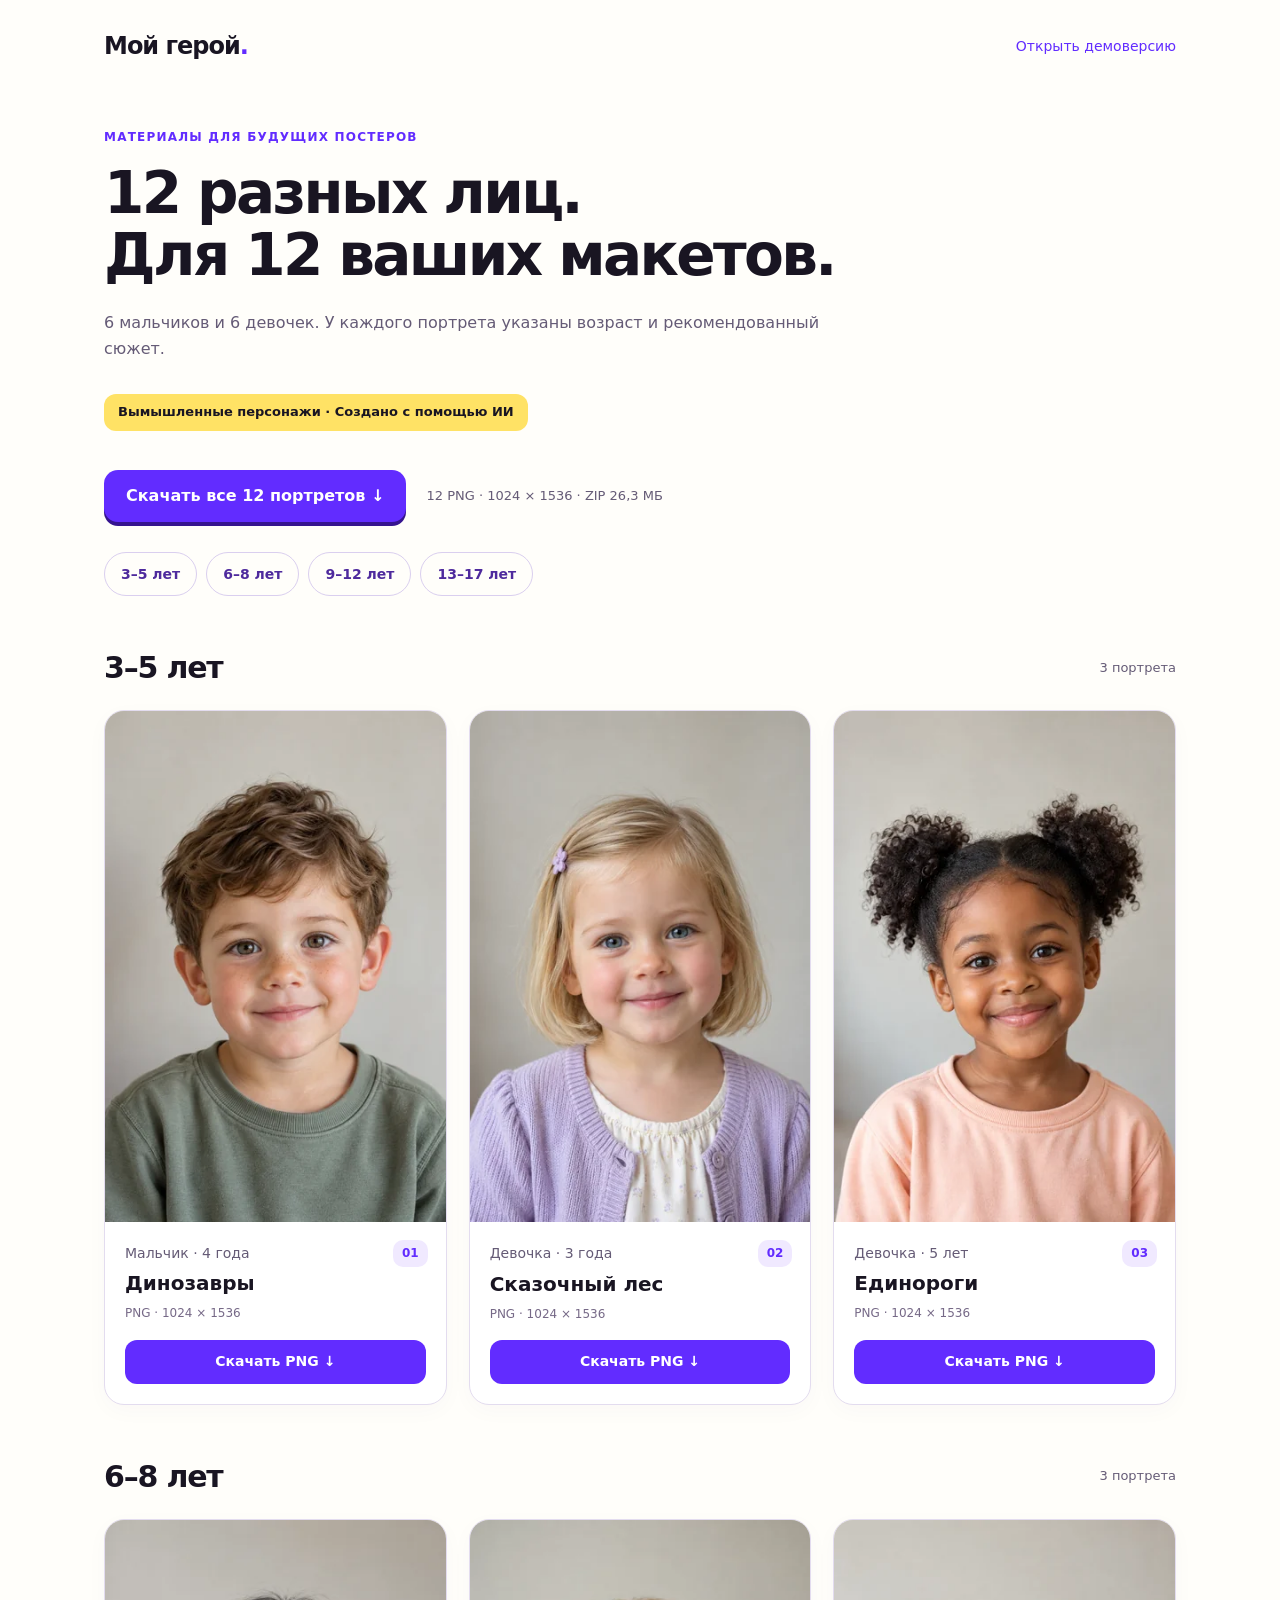
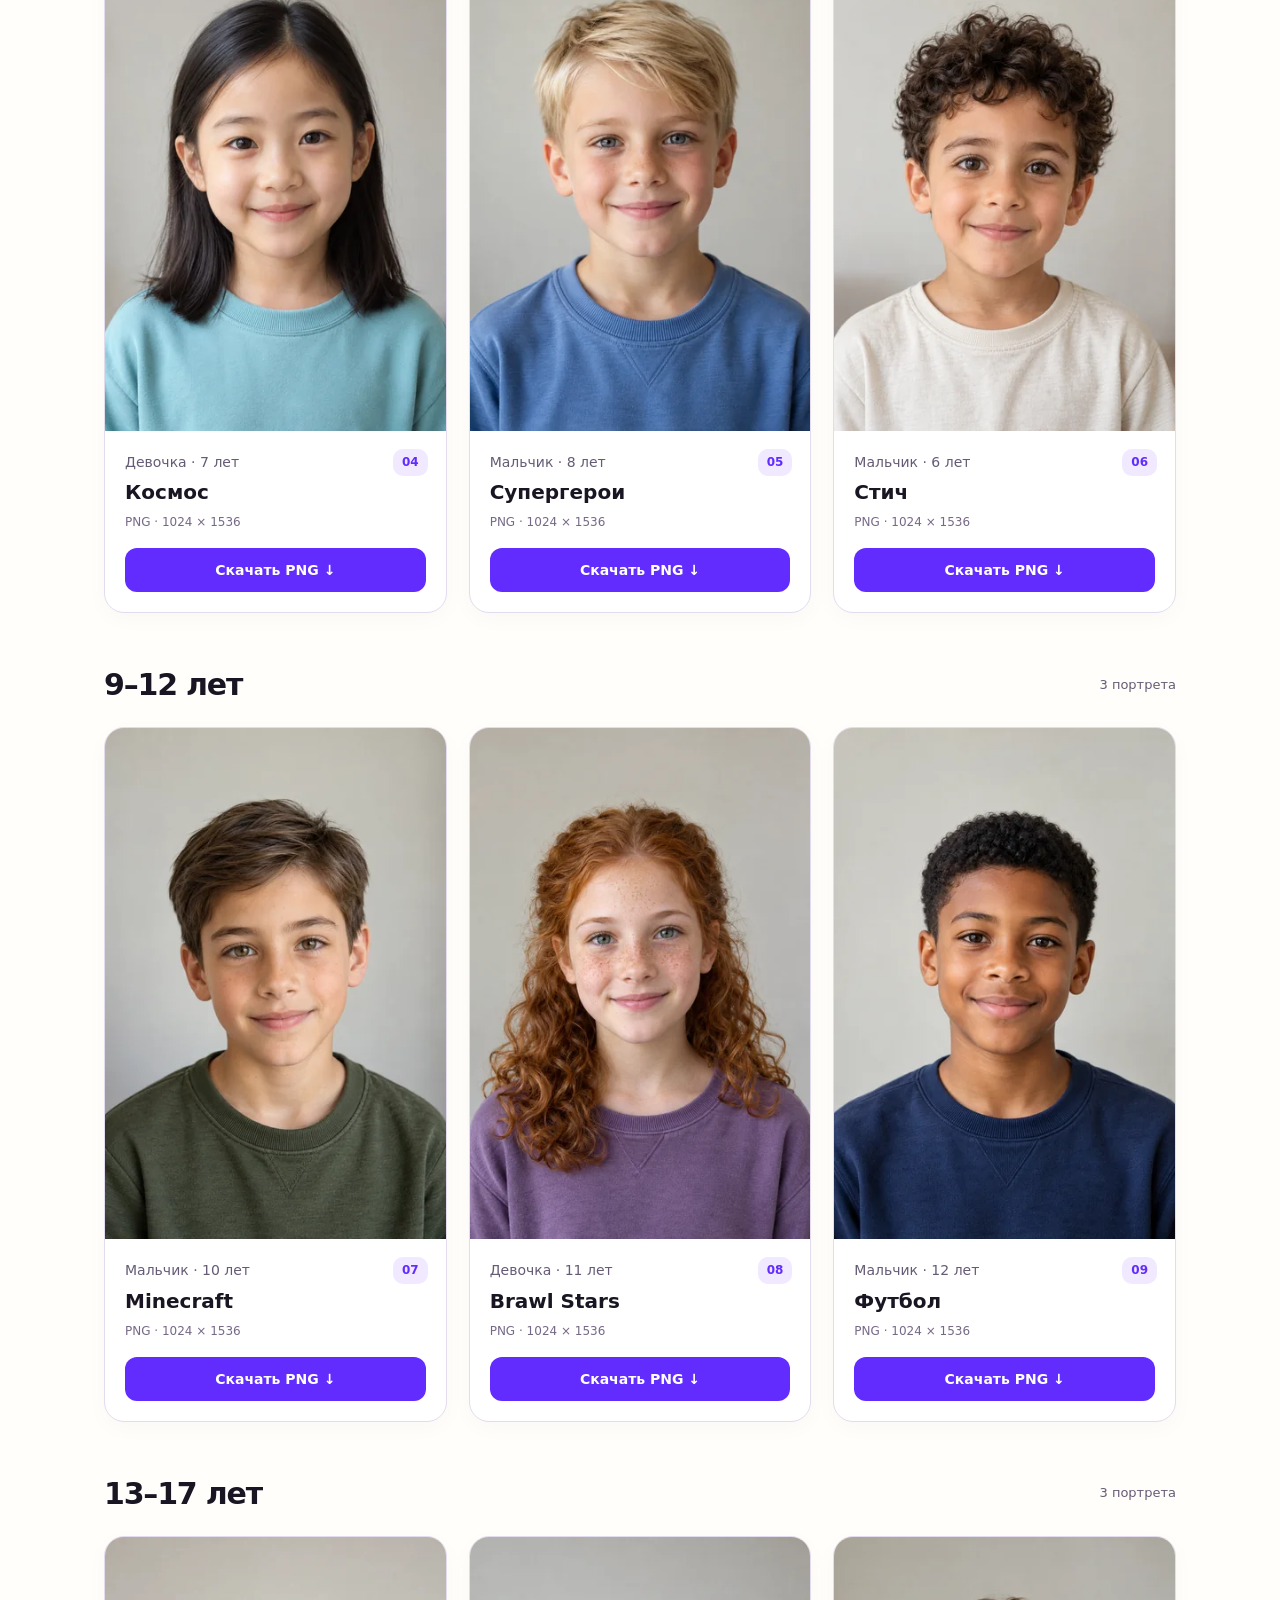
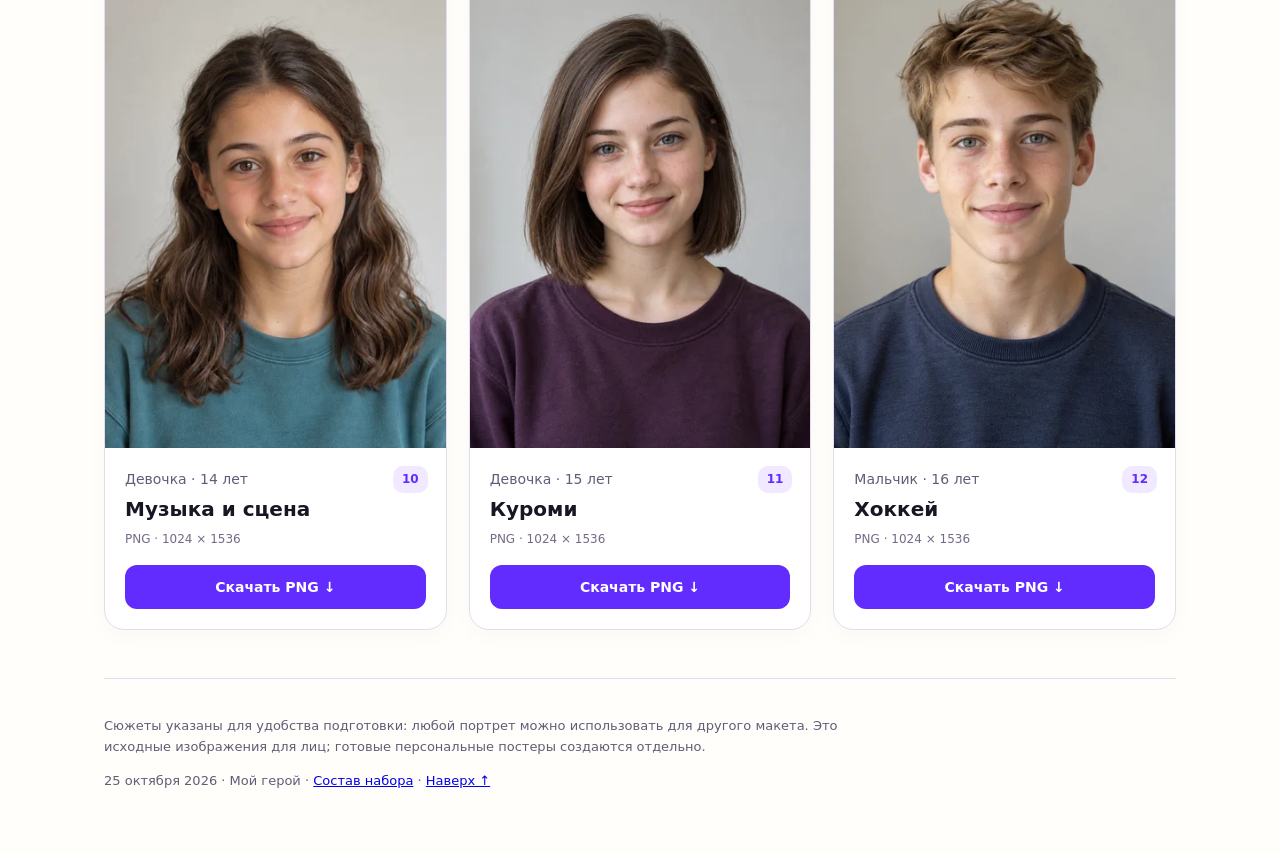
==== models/index.html @ e0ae896a "Publish twelve fictional portrait sources with individual downloads and ZIP" ====
<!doctype html>
<html lang="ru"><head><meta charset="utf-8"><meta name="viewport" content="width=device-width,initial-scale=1"><meta name="robots" content="noindex,nofollow"><meta name="description" content="12 вымышленных детей: исходные портреты для подготовки персональных постеров. Просмотр и скачивание PNG."><title>12 лиц для макетов — Мой герой</title>
<style>
*{box-sizing:border-box}html{scroll-behavior:smooth;scroll-padding-top:24px}body{margin:0;background:#fffefa;color:#191522;font:16px/1.6 system-ui,-apple-system,BlinkMacSystemFont,"Segoe UI",sans-serif}main,header{max-width:1120px;margin:auto;padding:24px}header{display:flex;justify-content:space-between;align-items:center;gap:16px}.brand{font-size:24px;font-weight:850;letter-spacing:-1px;text-decoration:none;color:#191522}.brand span{color:#622cff}.back{min-height:44px;display:inline-flex;align-items:center;color:#622cff;text-decoration:none;font-size:14px}.eyebrow{font-size:12px;font-weight:750;letter-spacing:.1em;color:#622cff}h1{font-size:clamp(34px,6vw,58px);line-height:1.06;letter-spacing:-.045em;max-width:800px;margin:16px 0 24px}h2{font-size:30px;letter-spacing:-.04em;margin:0}h3{font-size:20px;line-height:1.3;margin:6px 0 8px}.intro{max-width:760px;color:#655b76;margin-bottom:20px}.notice{display:inline-block;background:#ffe265;padding:8px 14px;border-radius:12px;font-size:13px;font-weight:700}.primary{display:inline-flex;align-items:center;justify-content:center;min-height:52px;padding:13px 22px;background:#622cff;color:white;border-radius:14px;font-weight:750;text-decoration:none;box-shadow:0 4px 0 #36148f}.archive{display:flex;align-items:center;flex-wrap:wrap;gap:14px 20px;margin:26px 0 30px}.archive small{color:#655b76;font-size:13px}.nav{display:flex;flex-wrap:wrap;gap:9px}.nav a{min-height:44px;display:inline-flex;align-items:center;border:1px solid #dacfef;padding:8px 16px;border-radius:24px;text-decoration:none;color:#4e2a9d;font-size:14px;font-weight:650}.nav a:hover,.nav a:focus-visible{background:#ede4ff}section{margin:48px 0 0;scroll-margin-top:20px}.section-title{display:flex;align-items:center;justify-content:space-between;gap:15px;margin:0 0 18px}.section-title span{font-size:13px;color:#655b76}.grid{display:grid;grid-template-columns:repeat(3,minmax(0,1fr));gap:22px}.card{background:#fff;border:1px solid #e3dcef;border-radius:20px;overflow:hidden;min-width:0;box-shadow:0 6px 22px #3b215d07}.picture{display:block;background:#e9e6e1}.picture img{display:block;width:100%;height:auto;aspect-ratio:2/3;object-fit:contain}.copy{position:relative;padding:20px}.person{font-size:14px;color:#655b76;margin:0}.number{position:absolute;right:18px;top:18px;background:#f0e9ff;color:#622cff;font-size:12px;font-weight:750;padding:4px 9px;border-radius:10px}.format{font-size:12px;color:#766987;margin:0 0 16px}.download{display:flex;align-items:center;justify-content:center;min-height:44px;padding:10px 12px;border-radius:12px;background:#622cff;color:white;text-decoration:none;font-size:14px;font-weight:700}.download:hover,.primary:hover{background:#4e20dc}a:focus-visible{outline:3px solid #f1ae19;outline-offset:4px}.card:focus-within{outline:3px solid #a383f7;outline-offset:3px}footer{border-top:1px solid #e3dcef;margin-top:48px;padding:24px 0;color:#655b76;font-size:13px}footer p{max-width:800px}@media(max-width:740px){h1{font-size:30px}.nav{gap:7px}.nav a{padding:8px 10px;font-size:13px}.grid{grid-template-columns:repeat(2,minmax(0,1fr));gap:14px}main,header{padding:18px}.copy{padding:14px}.number{position:static;float:right;margin-left:5px}.person{font-size:12px}h3{font-size:16px}.format{font-size:11px}.download{font-size:12px;padding:10px 7px}.section-title h2{font-size:26px}.primary{width:100%}.archive{gap:8px;margin:18px 0 22px}.archive small{display:block;font-size:12px}.intro{font-size:14px}.notice{font-size:12px}section{margin-top:32px}.brand{font-size:22px}.back{font-size:12px}}@media(prefers-reduced-motion:reduce){html{scroll-behavior:auto}}
</style></head><body><header><a class="brand" href="../">Мой герой<span>.</span></a><a class="back" href="../">Открыть демоверсию</a></header><main id="top"><p class="eyebrow">МАТЕРИАЛЫ ДЛЯ БУДУЩИХ ПОСТЕРОВ</p><h1>12 разных лиц.<br>Для 12 ваших макетов.</h1><p class="intro">6 мальчиков и 6 девочек. У каждого портрета указаны возраст и рекомендованный сюжет.</p><p class="notice">Вымышленные персонажи · Создано с помощью ИИ</p><div class="archive"><a class="primary" href="poster-faces-12.zip" download>Скачать все 12 портретов ↓</a><small>12 PNG · 1024 × 1536 · ZIP 26,3 МБ</small></div><nav class="nav" aria-label="Возрастные группы"><a href="#group-0">3–5 лет</a><a href="#group-1">6–8 лет</a><a href="#group-2">9–12 лет</a><a href="#group-3">13–17 лет</a></nav><section id="group-0"><div class="section-title"><h2>3–5 лет</h2><span>3 портрета</span></div><div class="grid"><article class="card"><a class="picture" href="originals/01-dinosaurs-boy-4.png" target="_blank" rel="noopener" aria-label="Открыть портрет: Динозавры, Мальчик · 4 года"><img src="previews/01-dinosaurs-boy-4.webp" width="384" height="576" loading="lazy" alt="Вымышленный персонаж: Мальчик · 4 года" /></a><div class="copy"><span class="number">01</span><p class="person">Мальчик · 4 года</p><h3>Динозавры</h3><p class="format">PNG · 1024 × 1536</p><a class="download" href="originals/01-dinosaurs-boy-4.png" download="01-dinosaurs-boy-4.png">Скачать PNG ↓</a></div></article><article class="card"><a class="picture" href="originals/02-forest-girl-3.png" target="_blank" rel="noopener" aria-label="Открыть портрет: Сказочный лес, Девочка · 3 года"><img src="previews/02-forest-girl-3.webp" width="384" height="576" loading="lazy" alt="Вымышленный персонаж: Девочка · 3 года" /></a><div class="copy"><span class="number">02</span><p class="person">Девочка · 3 года</p><h3>Сказочный лес</h3><p class="format">PNG · 1024 × 1536</p><a class="download" href="originals/02-forest-girl-3.png" download="02-forest-girl-3.png">Скачать PNG ↓</a></div></article><article class="card"><a class="picture" href="originals/03-unicorns-girl-5.png" target="_blank" rel="noopener" aria-label="Открыть портрет: Единороги, Девочка · 5 лет"><img src="previews/03-unicorns-girl-5.webp" width="384" height="576" loading="lazy" alt="Вымышленный персонаж: Девочка · 5 лет" /></a><div class="copy"><span class="number">03</span><p class="person">Девочка · 5 лет</p><h3>Единороги</h3><p class="format">PNG · 1024 × 1536</p><a class="download" href="originals/03-unicorns-girl-5.png" download="03-unicorns-girl-5.png">Скачать PNG ↓</a></div></article></div></section><section id="group-1"><div class="section-title"><h2>6–8 лет</h2><span>3 портрета</span></div><div class="grid"><article class="card"><a class="picture" href="originals/04-space-girl-7.png" target="_blank" rel="noopener" aria-label="Открыть портрет: Космос, Девочка · 7 лет"><img src="previews/04-space-girl-7.webp" width="384" height="576" loading="lazy" alt="Вымышленный персонаж: Девочка · 7 лет" /></a><div class="copy"><span class="number">04</span><p class="person">Девочка · 7 лет</p><h3>Космос</h3><p class="format">PNG · 1024 × 1536</p><a class="download" href="originals/04-space-girl-7.png" download="04-space-girl-7.png">Скачать PNG ↓</a></div></article><article class="card"><a class="picture" href="originals/05-heroes-boy-8.png" target="_blank" rel="noopener" aria-label="Открыть портрет: Супергерои, Мальчик · 8 лет"><img src="previews/05-heroes-boy-8.webp" width="384" height="576" loading="lazy" alt="Вымышленный персонаж: Мальчик · 8 лет" /></a><div class="copy"><span class="number">05</span><p class="person">Мальчик · 8 лет</p><h3>Супергерои</h3><p class="format">PNG · 1024 × 1536</p><a class="download" href="originals/05-heroes-boy-8.png" download="05-heroes-boy-8.png">Скачать PNG ↓</a></div></article><article class="card"><a class="picture" href="originals/06-stitch-boy-6.png" target="_blank" rel="noopener" aria-label="Открыть портрет: Стич, Мальчик · 6 лет"><img src="previews/06-stitch-boy-6.webp" width="384" height="576" loading="lazy" alt="Вымышленный персонаж: Мальчик · 6 лет" /></a><div class="copy"><span class="number">06</span><p class="person">Мальчик · 6 лет</p><h3>Стич</h3><p class="format">PNG · 1024 × 1536</p><a class="download" href="originals/06-stitch-boy-6.png" download="06-stitch-boy-6.png">Скачать PNG ↓</a></div></article></div></section><section id="group-2"><div class="section-title"><h2>9–12 лет</h2><span>3 портрета</span></div><div class="grid"><article class="card"><a class="picture" href="originals/07-minecraft-boy-10.png" target="_blank" rel="noopener" aria-label="Открыть портрет: Minecraft, Мальчик · 10 лет"><img src="previews/07-minecraft-boy-10.webp" width="384" height="576" loading="lazy" alt="Вымышленный персонаж: Мальчик · 10 лет" /></a><div class="copy"><span class="number">07</span><p class="person">Мальчик · 10 лет</p><h3>Minecraft</h3><p class="format">PNG · 1024 × 1536</p><a class="download" href="originals/07-minecraft-boy-10.png" download="07-minecraft-boy-10.png">Скачать PNG ↓</a></div></article><article class="card"><a class="picture" href="originals/08-brawlstars-girl-11.png" target="_blank" rel="noopener" aria-label="Открыть портрет: Brawl Stars, Девочка · 11 лет"><img src="previews/08-brawlstars-girl-11.webp" width="384" height="576" loading="lazy" alt="Вымышленный персонаж: Девочка · 11 лет" /></a><div class="copy"><span class="number">08</span><p class="person">Девочка · 11 лет</p><h3>Brawl Stars</h3><p class="format">PNG · 1024 × 1536</p><a class="download" href="originals/08-brawlstars-girl-11.png" download="08-brawlstars-girl-11.png">Скачать PNG ↓</a></div></article><article class="card"><a class="picture" href="originals/09-football-boy-12.png" target="_blank" rel="noopener" aria-label="Открыть портрет: Футбол, Мальчик · 12 лет"><img src="previews/09-football-boy-12.webp" width="384" height="576" loading="lazy" alt="Вымышленный персонаж: Мальчик · 12 лет" /></a><div class="copy"><span class="number">09</span><p class="person">Мальчик · 12 лет</p><h3>Футбол</h3><p class="format">PNG · 1024 × 1536</p><a class="download" href="originals/09-football-boy-12.png" download="09-football-boy-12.png">Скачать PNG ↓</a></div></article></div></section><section id="group-3"><div class="section-title"><h2>13–17 лет</h2><span>3 портрета</span></div><div class="grid"><article class="card"><a class="picture" href="originals/10-music-girl-14.png" target="_blank" rel="noopener" aria-label="Открыть портрет: Музыка и сцена, Девочка · 14 лет"><img src="previews/10-music-girl-14.webp" width="384" height="576" loading="lazy" alt="Вымышленный персонаж: Девочка · 14 лет" /></a><div class="copy"><span class="number">10</span><p class="person">Девочка · 14 лет</p><h3>Музыка и сцена</h3><p class="format">PNG · 1024 × 1536</p><a class="download" href="originals/10-music-girl-14.png" download="10-music-girl-14.png">Скачать PNG ↓</a></div></article><article class="card"><a class="picture" href="originals/11-kuromi-girl-15.png" target="_blank" rel="noopener" aria-label="Открыть портрет: Куроми, Девочка · 15 лет"><img src="previews/11-kuromi-girl-15.webp" width="384" height="576" loading="lazy" alt="Вымышленный персонаж: Девочка · 15 лет" /></a><div class="copy"><span class="number">11</span><p class="person">Девочка · 15 лет</p><h3>Куроми</h3><p class="format">PNG · 1024 × 1536</p><a class="download" href="originals/11-kuromi-girl-15.png" download="11-kuromi-girl-15.png">Скачать PNG ↓</a></div></article><article class="card"><a class="picture" href="originals/12-hockey-boy-16.png" target="_blank" rel="noopener" aria-label="Открыть портрет: Хоккей, Мальчик · 16 лет"><img src="previews/12-hockey-boy-16.webp" width="384" height="576" loading="lazy" alt="Вымышленный персонаж: Мальчик · 16 лет" /></a><div class="copy"><span class="number">12</span><p class="person">Мальчик · 16 лет</p><h3>Хоккей</h3><p class="format">PNG · 1024 × 1536</p><a class="download" href="originals/12-hockey-boy-16.png" download="12-hockey-boy-16.png">Скачать PNG ↓</a></div></article></div></section><footer><p>Сюжеты указаны для удобства подготовки: любой портрет можно использовать для другого макета. Это исходные изображения для лиц; готовые персональные постеры создаются отдельно.</p><p>25 октября 2026 · Мой герой · <a href="manifest.json">Состав набора</a> · <a href="#top">Наверх ↑</a></p></footer></main></body></html>
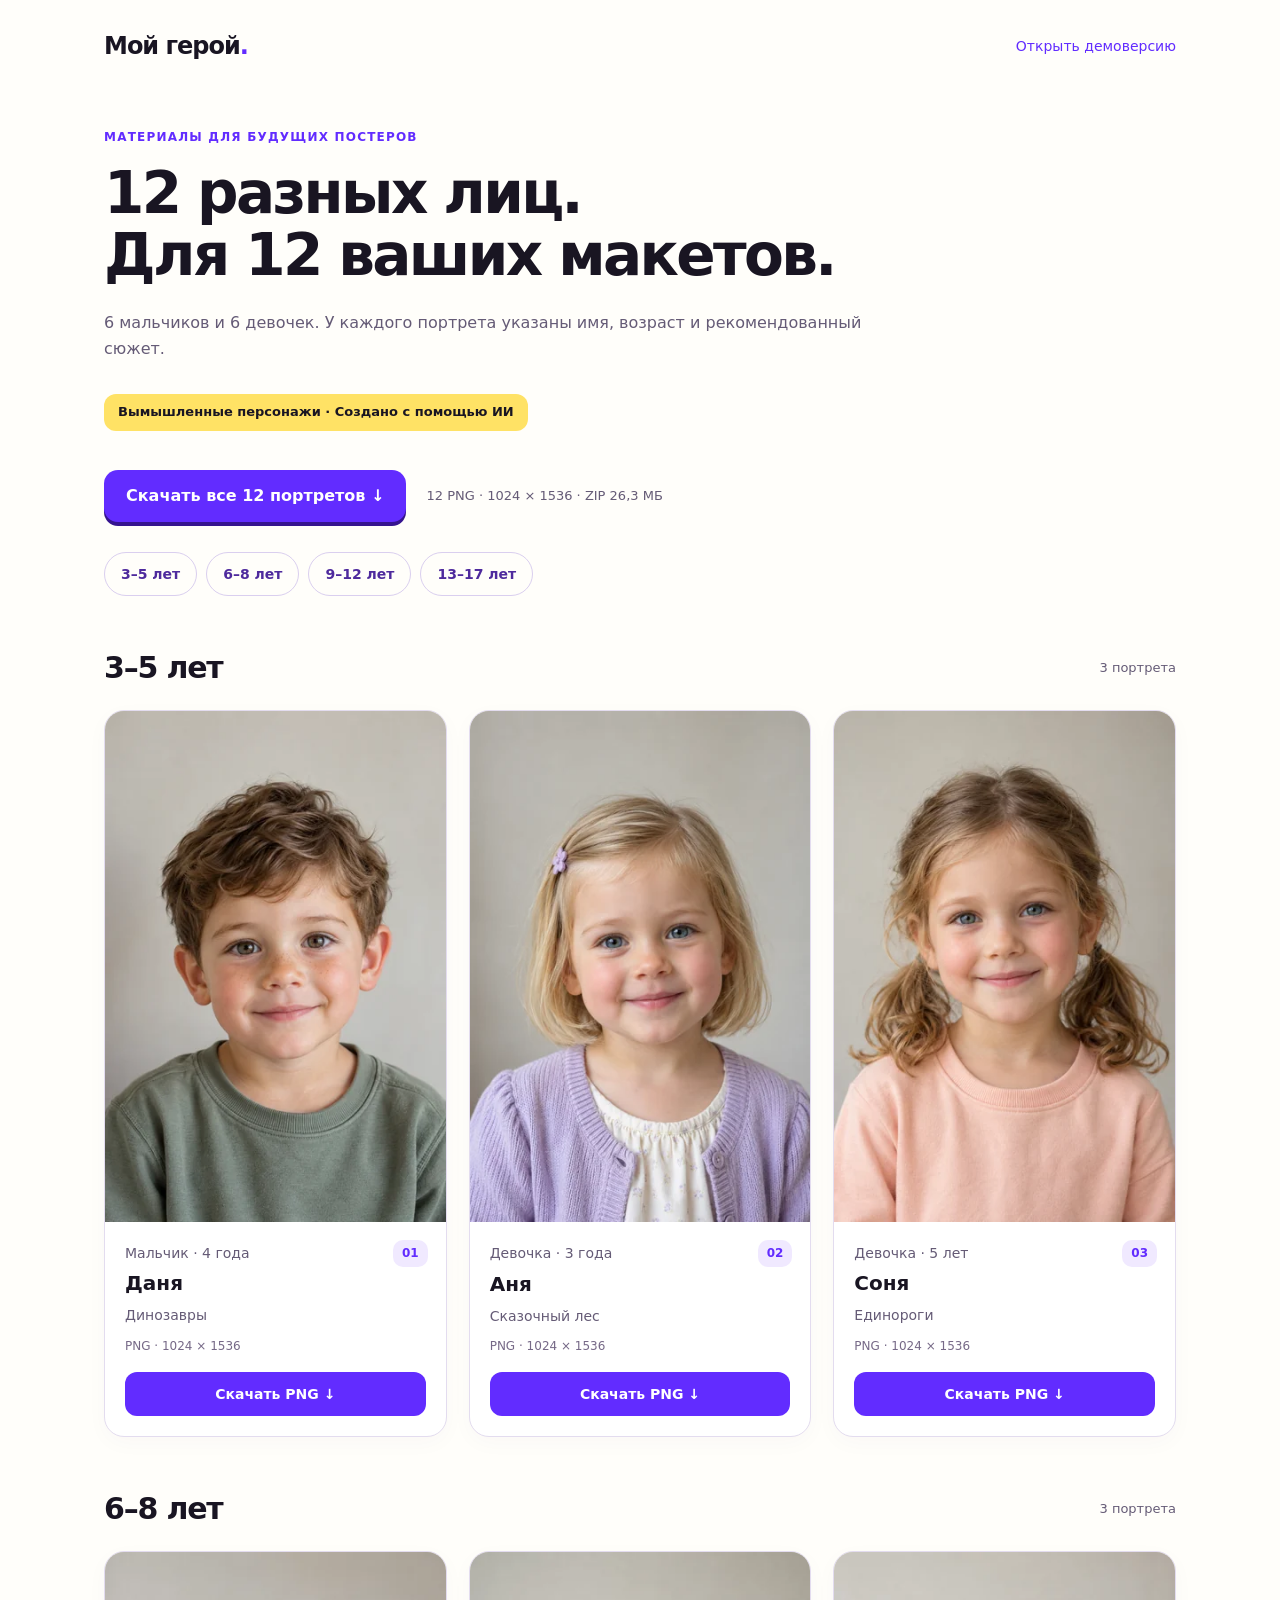
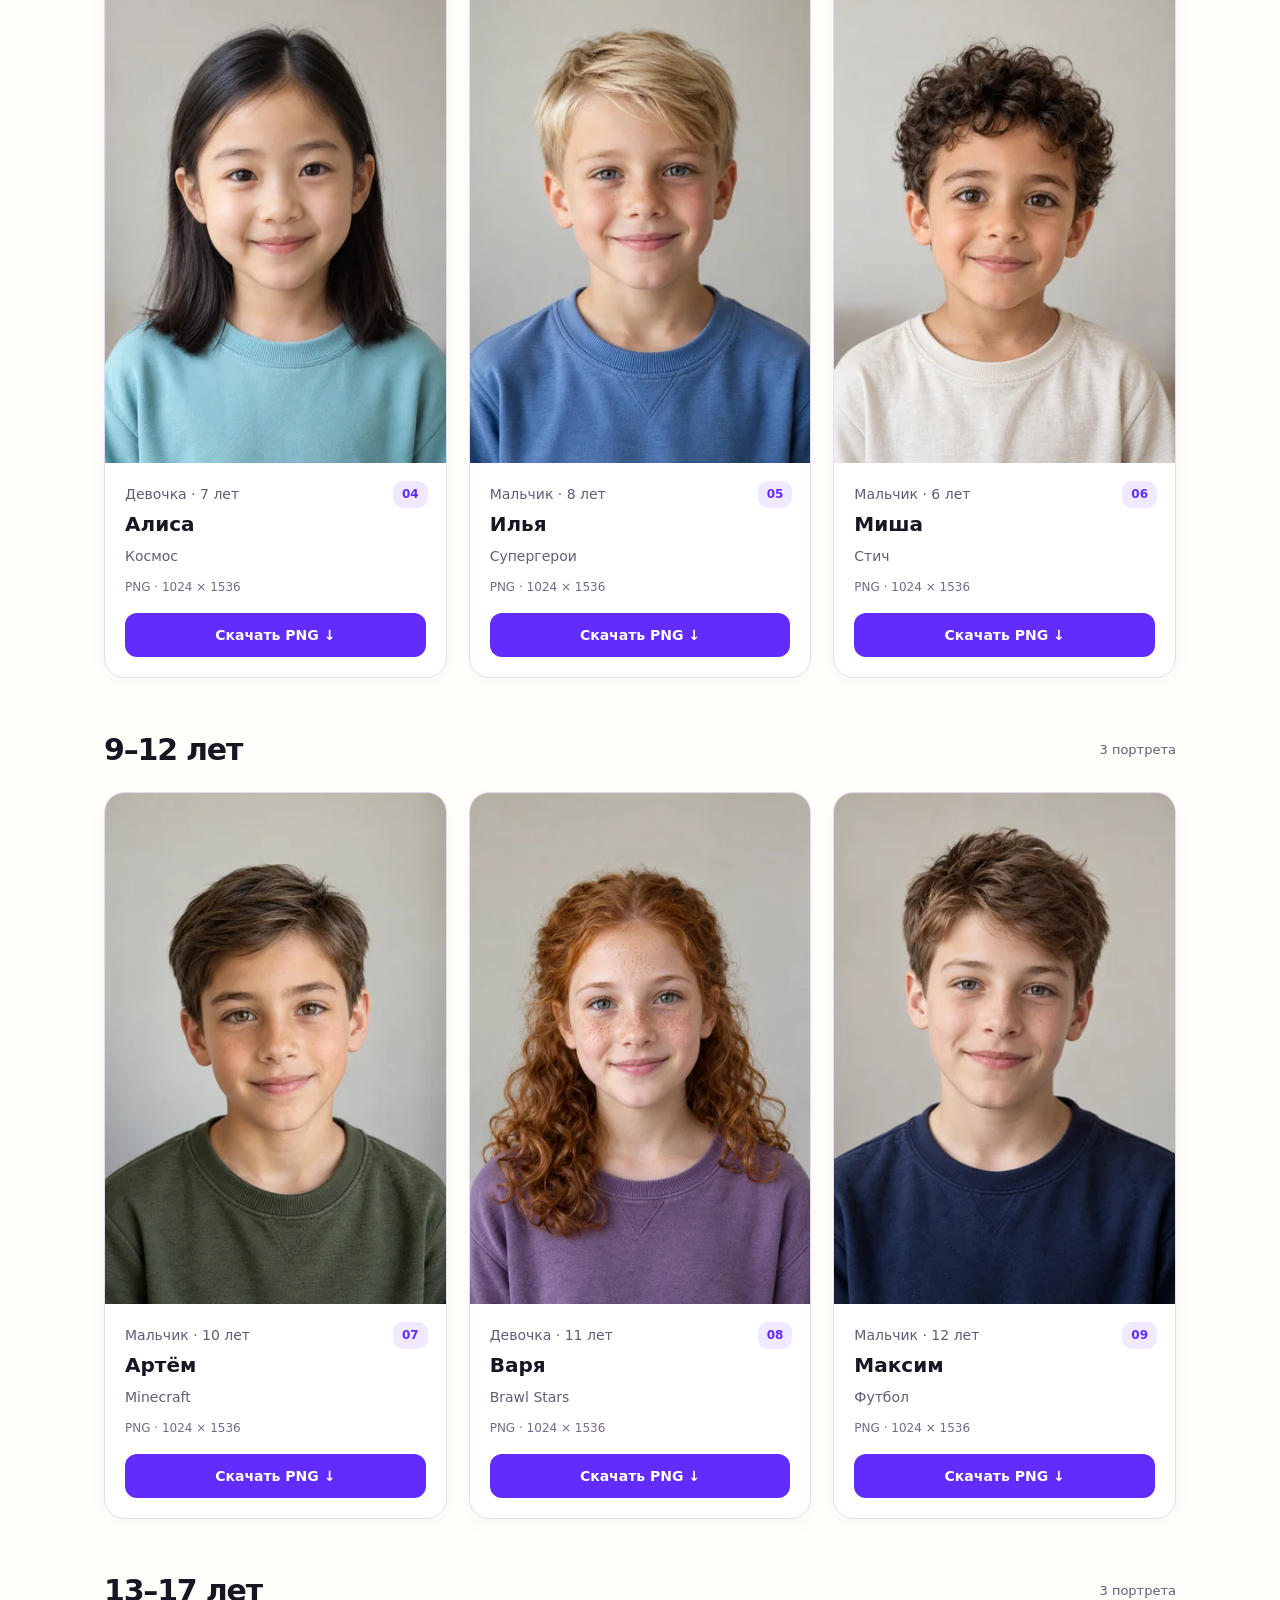
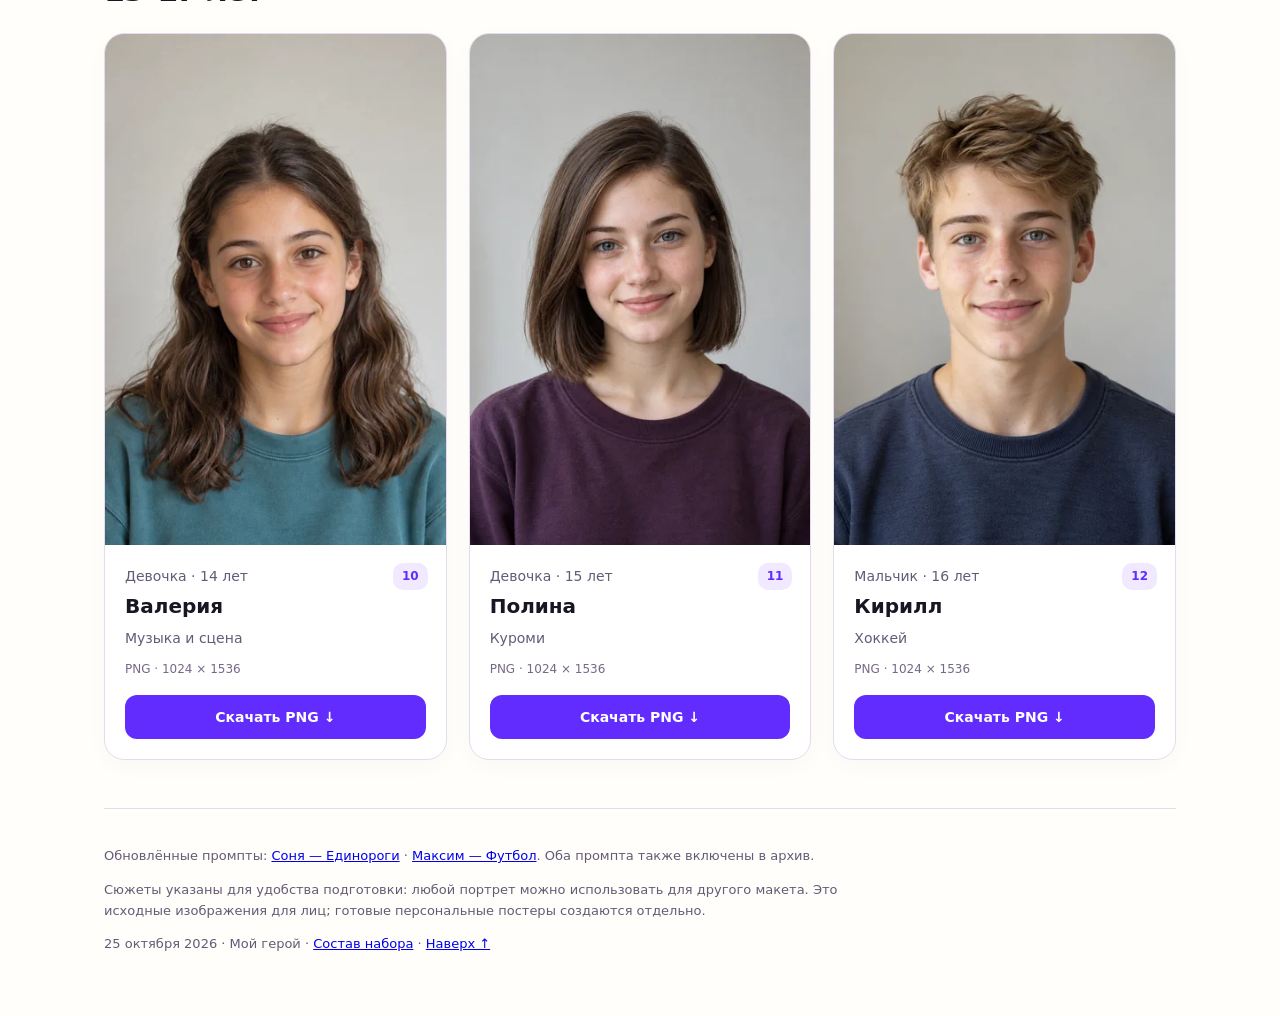
==== commit e83d6e50: "Update Sonya and Maxim portraits, names and matching prompts" ====
--- a/models/index.html
+++ b/models/index.html
@@ -1,5 +1,5 @@
 <!doctype html>
 <html lang="ru"><head><meta charset="utf-8"><meta name="viewport" content="width=device-width,initial-scale=1"><meta name="robots" content="noindex,nofollow"><meta name="description" content="12 вымышленных детей: исходные портреты для подготовки персональных постеров. Просмотр и скачивание PNG."><title>12 лиц для макетов — Мой герой</title>
 <style>
-*{box-sizing:border-box}html{scroll-behavior:smooth;scroll-padding-top:24px}body{margin:0;background:#fffefa;color:#191522;font:16px/1.6 system-ui,-apple-system,BlinkMacSystemFont,"Segoe UI",sans-serif}main,header{max-width:1120px;margin:auto;padding:24px}header{display:flex;justify-content:space-between;align-items:center;gap:16px}.brand{font-size:24px;font-weight:850;letter-spacing:-1px;text-decoration:none;color:#191522}.brand span{color:#622cff}.back{min-height:44px;display:inline-flex;align-items:center;color:#622cff;text-decoration:none;font-size:14px}.eyebrow{font-size:12px;font-weight:750;letter-spacing:.1em;color:#622cff}h1{font-size:clamp(34px,6vw,58px);line-height:1.06;letter-spacing:-.045em;max-width:800px;margin:16px 0 24px}h2{font-size:30px;letter-spacing:-.04em;margin:0}h3{font-size:20px;line-height:1.3;margin:6px 0 8px}.intro{max-width:760px;color:#655b76;margin-bottom:20px}.notice{display:inline-block;background:#ffe265;padding:8px 14px;border-radius:12px;font-size:13px;font-weight:700}.primary{display:inline-flex;align-items:center;justify-content:center;min-height:52px;padding:13px 22px;background:#622cff;color:white;border-radius:14px;font-weight:750;text-decoration:none;box-shadow:0 4px 0 #36148f}.archive{display:flex;align-items:center;flex-wrap:wrap;gap:14px 20px;margin:26px 0 30px}.archive small{color:#655b76;font-size:13px}.nav{display:flex;flex-wrap:wrap;gap:9px}.nav a{min-height:44px;display:inline-flex;align-items:center;border:1px solid #dacfef;padding:8px 16px;border-radius:24px;text-decoration:none;color:#4e2a9d;font-size:14px;font-weight:650}.nav a:hover,.nav a:focus-visible{background:#ede4ff}section{margin:48px 0 0;scroll-margin-top:20px}.section-title{display:flex;align-items:center;justify-content:space-between;gap:15px;margin:0 0 18px}.section-title span{font-size:13px;color:#655b76}.grid{display:grid;grid-template-columns:repeat(3,minmax(0,1fr));gap:22px}.card{background:#fff;border:1px solid #e3dcef;border-radius:20px;overflow:hidden;min-width:0;box-shadow:0 6px 22px #3b215d07}.picture{display:block;background:#e9e6e1}.picture img{display:block;width:100%;height:auto;aspect-ratio:2/3;object-fit:contain}.copy{position:relative;padding:20px}.person{font-size:14px;color:#655b76;margin:0}.number{position:absolute;right:18px;top:18px;background:#f0e9ff;color:#622cff;font-size:12px;font-weight:750;padding:4px 9px;border-radius:10px}.format{font-size:12px;color:#766987;margin:0 0 16px}.download{display:flex;align-items:center;justify-content:center;min-height:44px;padding:10px 12px;border-radius:12px;background:#622cff;color:white;text-decoration:none;font-size:14px;font-weight:700}.download:hover,.primary:hover{background:#4e20dc}a:focus-visible{outline:3px solid #f1ae19;outline-offset:4px}.card:focus-within{outline:3px solid #a383f7;outline-offset:3px}footer{border-top:1px solid #e3dcef;margin-top:48px;padding:24px 0;color:#655b76;font-size:13px}footer p{max-width:800px}@media(max-width:740px){h1{font-size:30px}.nav{gap:7px}.nav a{padding:8px 10px;font-size:13px}.grid{grid-template-columns:repeat(2,minmax(0,1fr));gap:14px}main,header{padding:18px}.copy{padding:14px}.number{position:static;float:right;margin-left:5px}.person{font-size:12px}h3{font-size:16px}.format{font-size:11px}.download{font-size:12px;padding:10px 7px}.section-title h2{font-size:26px}.primary{width:100%}.archive{gap:8px;margin:18px 0 22px}.archive small{display:block;font-size:12px}.intro{font-size:14px}.notice{font-size:12px}section{margin-top:32px}.brand{font-size:22px}.back{font-size:12px}}@media(prefers-reduced-motion:reduce){html{scroll-behavior:auto}}
-</style></head><body><header><a class="brand" href="../">Мой герой<span>.</span></a><a class="back" href="../">Открыть демоверсию</a></header><main id="top"><p class="eyebrow">МАТЕРИАЛЫ ДЛЯ БУДУЩИХ ПОСТЕРОВ</p><h1>12 разных лиц.<br>Для 12 ваших макетов.</h1><p class="intro">6 мальчиков и 6 девочек. У каждого портрета указаны возраст и рекомендованный сюжет.</p><p class="notice">Вымышленные персонажи · Создано с помощью ИИ</p><div class="archive"><a class="primary" href="poster-faces-12.zip" download>Скачать все 12 портретов ↓</a><small>12 PNG · 1024 × 1536 · ZIP 26,3 МБ</small></div><nav class="nav" aria-label="Возрастные группы"><a href="#group-0">3–5 лет</a><a href="#group-1">6–8 лет</a><a href="#group-2">9–12 лет</a><a href="#group-3">13–17 лет</a></nav><section id="group-0"><div class="section-title"><h2>3–5 лет</h2><span>3 портрета</span></div><div class="grid"><article class="card"><a class="picture" href="originals/01-dinosaurs-boy-4.png" target="_blank" rel="noopener" aria-label="Открыть портрет: Динозавры, Мальчик · 4 года"><img src="previews/01-dinosaurs-boy-4.webp" width="384" height="576" loading="lazy" alt="Вымышленный персонаж: Мальчик · 4 года" /></a><div class="copy"><span class="number">01</span><p class="person">Мальчик · 4 года</p><h3>Динозавры</h3><p class="format">PNG · 1024 × 1536</p><a class="download" href="originals/01-dinosaurs-boy-4.png" download="01-dinosaurs-boy-4.png">Скачать PNG ↓</a></div></article><article class="card"><a class="picture" href="originals/02-forest-girl-3.png" target="_blank" rel="noopener" aria-label="Открыть портрет: Сказочный лес, Девочка · 3 года"><img src="previews/02-forest-girl-3.webp" width="384" height="576" loading="lazy" alt="Вымышленный персонаж: Девочка · 3 года" /></a><div class="copy"><span class="number">02</span><p class="person">Девочка · 3 года</p><h3>Сказочный лес</h3><p class="format">PNG · 1024 × 1536</p><a class="download" href="originals/02-forest-girl-3.png" download="02-forest-girl-3.png">Скачать PNG ↓</a></div></article><article class="card"><a class="picture" href="originals/03-unicorns-girl-5.png" target="_blank" rel="noopener" aria-label="Открыть портрет: Единороги, Девочка · 5 лет"><img src="previews/03-unicorns-girl-5.webp" width="384" height="576" loading="lazy" alt="Вымышленный персонаж: Девочка · 5 лет" /></a><div class="copy"><span class="number">03</span><p class="person">Девочка · 5 лет</p><h3>Единороги</h3><p class="format">PNG · 1024 × 1536</p><a class="download" href="originals/03-unicorns-girl-5.png" download="03-unicorns-girl-5.png">Скачать PNG ↓</a></div></article></div></section><section id="group-1"><div class="section-title"><h2>6–8 лет</h2><span>3 портрета</span></div><div class="grid"><article class="card"><a class="picture" href="originals/04-space-girl-7.png" target="_blank" rel="noopener" aria-label="Открыть портрет: Космос, Девочка · 7 лет"><img src="previews/04-space-girl-7.webp" width="384" height="576" loading="lazy" alt="Вымышленный персонаж: Девочка · 7 лет" /></a><div class="copy"><span class="number">04</span><p class="person">Девочка · 7 лет</p><h3>Космос</h3><p class="format">PNG · 1024 × 1536</p><a class="download" href="originals/04-space-girl-7.png" download="04-space-girl-7.png">Скачать PNG ↓</a></div></article><article class="card"><a class="picture" href="originals/05-heroes-boy-8.png" target="_blank" rel="noopener" aria-label="Открыть портрет: Супергерои, Мальчик · 8 лет"><img src="previews/05-heroes-boy-8.webp" width="384" height="576" loading="lazy" alt="Вымышленный персонаж: Мальчик · 8 лет" /></a><div class="copy"><span class="number">05</span><p class="person">Мальчик · 8 лет</p><h3>Супергерои</h3><p class="format">PNG · 1024 × 1536</p><a class="download" href="originals/05-heroes-boy-8.png" download="05-heroes-boy-8.png">Скачать PNG ↓</a></div></article><article class="card"><a class="picture" href="originals/06-stitch-boy-6.png" target="_blank" rel="noopener" aria-label="Открыть портрет: Стич, Мальчик · 6 лет"><img src="previews/06-stitch-boy-6.webp" width="384" height="576" loading="lazy" alt="Вымышленный персонаж: Мальчик · 6 лет" /></a><div class="copy"><span class="number">06</span><p class="person">Мальчик · 6 лет</p><h3>Стич</h3><p class="format">PNG · 1024 × 1536</p><a class="download" href="originals/06-stitch-boy-6.png" download="06-stitch-boy-6.png">Скачать PNG ↓</a></div></article></div></section><section id="group-2"><div class="section-title"><h2>9–12 лет</h2><span>3 портрета</span></div><div class="grid"><article class="card"><a class="picture" href="originals/07-minecraft-boy-10.png" target="_blank" rel="noopener" aria-label="Открыть портрет: Minecraft, Мальчик · 10 лет"><img src="previews/07-minecraft-boy-10.webp" width="384" height="576" loading="lazy" alt="Вымышленный персонаж: Мальчик · 10 лет" /></a><div class="copy"><span class="number">07</span><p class="person">Мальчик · 10 лет</p><h3>Minecraft</h3><p class="format">PNG · 1024 × 1536</p><a class="download" href="originals/07-minecraft-boy-10.png" download="07-minecraft-boy-10.png">Скачать PNG ↓</a></div></article><article class="card"><a class="picture" href="originals/08-brawlstars-girl-11.png" target="_blank" rel="noopener" aria-label="Открыть портрет: Brawl Stars, Девочка · 11 лет"><img src="previews/08-brawlstars-girl-11.webp" width="384" height="576" loading="lazy" alt="Вымышленный персонаж: Девочка · 11 лет" /></a><div class="copy"><span class="number">08</span><p class="person">Девочка · 11 лет</p><h3>Brawl Stars</h3><p class="format">PNG · 1024 × 1536</p><a class="download" href="originals/08-brawlstars-girl-11.png" download="08-brawlstars-girl-11.png">Скачать PNG ↓</a></div></article><article class="card"><a class="picture" href="originals/09-football-boy-12.png" target="_blank" rel="noopener" aria-label="Открыть портрет: Футбол, Мальчик · 12 лет"><img src="previews/09-football-boy-12.webp" width="384" height="576" loading="lazy" alt="Вымышленный персонаж: Мальчик · 12 лет" /></a><div class="copy"><span class="number">09</span><p class="person">Мальчик · 12 лет</p><h3>Футбол</h3><p class="format">PNG · 1024 × 1536</p><a class="download" href="originals/09-football-boy-12.png" download="09-football-boy-12.png">Скачать PNG ↓</a></div></article></div></section><section id="group-3"><div class="section-title"><h2>13–17 лет</h2><span>3 портрета</span></div><div class="grid"><article class="card"><a class="picture" href="originals/10-music-girl-14.png" target="_blank" rel="noopener" aria-label="Открыть портрет: Музыка и сцена, Девочка · 14 лет"><img src="previews/10-music-girl-14.webp" width="384" height="576" loading="lazy" alt="Вымышленный персонаж: Девочка · 14 лет" /></a><div class="copy"><span class="number">10</span><p class="person">Девочка · 14 лет</p><h3>Музыка и сцена</h3><p class="format">PNG · 1024 × 1536</p><a class="download" href="originals/10-music-girl-14.png" download="10-music-girl-14.png">Скачать PNG ↓</a></div></article><article class="card"><a class="picture" href="originals/11-kuromi-girl-15.png" target="_blank" rel="noopener" aria-label="Открыть портрет: Куроми, Девочка · 15 лет"><img src="previews/11-kuromi-girl-15.webp" width="384" height="576" loading="lazy" alt="Вымышленный персонаж: Девочка · 15 лет" /></a><div class="copy"><span class="number">11</span><p class="person">Девочка · 15 лет</p><h3>Куроми</h3><p class="format">PNG · 1024 × 1536</p><a class="download" href="originals/11-kuromi-girl-15.png" download="11-kuromi-girl-15.png">Скачать PNG ↓</a></div></article><article class="card"><a class="picture" href="originals/12-hockey-boy-16.png" target="_blank" rel="noopener" aria-label="Открыть портрет: Хоккей, Мальчик · 16 лет"><img src="previews/12-hockey-boy-16.webp" width="384" height="576" loading="lazy" alt="Вымышленный персонаж: Мальчик · 16 лет" /></a><div class="copy"><span class="number">12</span><p class="person">Мальчик · 16 лет</p><h3>Хоккей</h3><p class="format">PNG · 1024 × 1536</p><a class="download" href="originals/12-hockey-boy-16.png" download="12-hockey-boy-16.png">Скачать PNG ↓</a></div></article></div></section><footer><p>Сюжеты указаны для удобства подготовки: любой портрет можно использовать для другого макета. Это исходные изображения для лиц; готовые персональные постеры создаются отдельно.</p><p>25 октября 2026 · Мой герой · <a href="manifest.json">Состав набора</a> · <a href="#top">Наверх ↑</a></p></footer></main></body></html>+*{box-sizing:border-box}html{scroll-behavior:smooth;scroll-padding-top:24px}body{margin:0;background:#fffefa;color:#191522;font:16px/1.6 system-ui,-apple-system,BlinkMacSystemFont,"Segoe UI",sans-serif}main,header{max-width:1120px;margin:auto;padding:24px}header{display:flex;justify-content:space-between;align-items:center;gap:16px}.brand{font-size:24px;font-weight:850;letter-spacing:-1px;text-decoration:none;color:#191522}.brand span{color:#622cff}.back{min-height:44px;display:inline-flex;align-items:center;color:#622cff;text-decoration:none;font-size:14px}.eyebrow{font-size:12px;font-weight:750;letter-spacing:.1em;color:#622cff}h1{font-size:clamp(34px,6vw,58px);line-height:1.06;letter-spacing:-.045em;max-width:800px;margin:16px 0 24px}h2{font-size:30px;letter-spacing:-.04em;margin:0}h3{font-size:20px;line-height:1.3;margin:6px 0 8px}.intro{max-width:760px;color:#655b76;margin-bottom:20px}.notice{display:inline-block;background:#ffe265;padding:8px 14px;border-radius:12px;font-size:13px;font-weight:700}.primary{display:inline-flex;align-items:center;justify-content:center;min-height:52px;padding:13px 22px;background:#622cff;color:white;border-radius:14px;font-weight:750;text-decoration:none;box-shadow:0 4px 0 #36148f}.archive{display:flex;align-items:center;flex-wrap:wrap;gap:14px 20px;margin:26px 0 30px}.archive small{color:#655b76;font-size:13px}.nav{display:flex;flex-wrap:wrap;gap:9px}.nav a{min-height:44px;display:inline-flex;align-items:center;border:1px solid #dacfef;padding:8px 16px;border-radius:24px;text-decoration:none;color:#4e2a9d;font-size:14px;font-weight:650}.nav a:hover,.nav a:focus-visible{background:#ede4ff}section{margin:48px 0 0;scroll-margin-top:20px}.section-title{display:flex;align-items:center;justify-content:space-between;gap:15px;margin:0 0 18px}.section-title span{font-size:13px;color:#655b76}.grid{display:grid;grid-template-columns:repeat(3,minmax(0,1fr));gap:22px}.card{background:#fff;border:1px solid #e3dcef;border-radius:20px;overflow:hidden;min-width:0;box-shadow:0 6px 22px #3b215d07}.picture{display:block;background:#e9e6e1}.picture img{display:block;width:100%;height:auto;aspect-ratio:2/3;object-fit:contain}.copy{position:relative;padding:20px}.person{font-size:14px;color:#655b76;margin:0}.number{position:absolute;right:18px;top:18px;background:#f0e9ff;color:#622cff;font-size:12px;font-weight:750;padding:4px 9px;border-radius:10px}.theme{font-size:14px;margin:0 0 10px;color:#655b76}.format{font-size:12px;color:#766987;margin:0 0 16px}.download{display:flex;align-items:center;justify-content:center;min-height:44px;padding:10px 12px;border-radius:12px;background:#622cff;color:white;text-decoration:none;font-size:14px;font-weight:700}.download:hover,.primary:hover{background:#4e20dc}a:focus-visible{outline:3px solid #f1ae19;outline-offset:4px}.card:focus-within{outline:3px solid #a383f7;outline-offset:3px}footer{border-top:1px solid #e3dcef;margin-top:48px;padding:24px 0;color:#655b76;font-size:13px}footer p{max-width:800px}@media(max-width:740px){h1{font-size:30px}.nav{gap:7px}.nav a{padding:8px 10px;font-size:13px}.grid{grid-template-columns:repeat(2,minmax(0,1fr));gap:14px}main,header{padding:18px}.copy{padding:14px}.number{position:static;float:right;margin-left:5px}.person{font-size:12px}h3{font-size:16px}.format{font-size:11px}.download{font-size:12px;padding:10px 7px}.section-title h2{font-size:26px}.primary{width:100%}.archive{gap:8px;margin:18px 0 22px}.archive small{display:block;font-size:12px}.intro{font-size:14px}.notice{font-size:12px}section{margin-top:32px}.brand{font-size:22px}.back{font-size:12px}}@media(prefers-reduced-motion:reduce){html{scroll-behavior:auto}}
+</style></head><body><header><a class="brand" href="../">Мой герой<span>.</span></a><a class="back" href="../">Открыть демоверсию</a></header><main id="top"><p class="eyebrow">МАТЕРИАЛЫ ДЛЯ БУДУЩИХ ПОСТЕРОВ</p><h1>12 разных лиц.<br>Для 12 ваших макетов.</h1><p class="intro">6 мальчиков и 6 девочек. У каждого портрета указаны имя, возраст и рекомендованный сюжет.</p><p class="notice">Вымышленные персонажи · Создано с помощью ИИ</p><div class="archive"><a class="primary" href="poster-faces-12.zip?v=portraits-r2-20261025" download>Скачать все 12 портретов ↓</a><small>12 PNG · 1024 × 1536 · ZIP 26,3 МБ</small></div><nav class="nav" aria-label="Возрастные группы"><a href="#group-0">3–5 лет</a><a href="#group-1">6–8 лет</a><a href="#group-2">9–12 лет</a><a href="#group-3">13–17 лет</a></nav><section id="group-0"><div class="section-title"><h2>3–5 лет</h2><span>3 портрета</span></div><div class="grid"><article class="card"><a class="picture" href="originals/01-dinosaurs-boy-4.png?v=516c55e193fe" target="_blank" rel="noopener" aria-label="Открыть портрет: Динозавры, Мальчик · 4 года"><img src="previews/01-dinosaurs-boy-4.webp?v=516c55e193fe" width="384" height="576" loading="lazy" alt="Вымышленный персонаж: Мальчик · 4 года" /></a><div class="copy"><span class="number">01</span><p class="person">Мальчик · 4 года</p><h3>Даня</h3><p class="theme">Динозавры</p><p class="format">PNG · 1024 × 1536</p><a class="download" href="originals/01-dinosaurs-boy-4.png?v=516c55e193fe" download="01-dinosaurs-boy-4.png">Скачать PNG ↓</a></div></article><article class="card"><a class="picture" href="originals/02-forest-girl-3.png?v=85c3364f5025" target="_blank" rel="noopener" aria-label="Открыть портрет: Сказочный лес, Девочка · 3 года"><img src="previews/02-forest-girl-3.webp?v=85c3364f5025" width="384" height="576" loading="lazy" alt="Вымышленный персонаж: Девочка · 3 года" /></a><div class="copy"><span class="number">02</span><p class="person">Девочка · 3 года</p><h3>Аня</h3><p class="theme">Сказочный лес</p><p class="format">PNG · 1024 × 1536</p><a class="download" href="originals/02-forest-girl-3.png?v=85c3364f5025" download="02-forest-girl-3.png">Скачать PNG ↓</a></div></article><article class="card"><a class="picture" href="originals/03-unicorns-girl-5.png?v=11fb67070a36" target="_blank" rel="noopener" aria-label="Открыть портрет: Единороги, Девочка · 5 лет"><img src="previews/03-unicorns-girl-5.webp?v=11fb67070a36" width="384" height="576" loading="lazy" alt="Вымышленный персонаж: Девочка · 5 лет" /></a><div class="copy"><span class="number">03</span><p class="person">Девочка · 5 лет</p><h3>Соня</h3><p class="theme">Единороги</p><p class="format">PNG · 1024 × 1536</p><a class="download" href="originals/03-unicorns-girl-5.png?v=11fb67070a36" download="03-unicorns-girl-5.png">Скачать PNG ↓</a></div></article></div></section><section id="group-1"><div class="section-title"><h2>6–8 лет</h2><span>3 портрета</span></div><div class="grid"><article class="card"><a class="picture" href="originals/04-space-girl-7.png?v=adbf21dfb75a" target="_blank" rel="noopener" aria-label="Открыть портрет: Космос, Девочка · 7 лет"><img src="previews/04-space-girl-7.webp?v=adbf21dfb75a" width="384" height="576" loading="lazy" alt="Вымышленный персонаж: Девочка · 7 лет" /></a><div class="copy"><span class="number">04</span><p class="person">Девочка · 7 лет</p><h3>Алиса</h3><p class="theme">Космос</p><p class="format">PNG · 1024 × 1536</p><a class="download" href="originals/04-space-girl-7.png?v=adbf21dfb75a" download="04-space-girl-7.png">Скачать PNG ↓</a></div></article><article class="card"><a class="picture" href="originals/05-heroes-boy-8.png?v=d4fa90d38026" target="_blank" rel="noopener" aria-label="Открыть портрет: Супергерои, Мальчик · 8 лет"><img src="previews/05-heroes-boy-8.webp?v=d4fa90d38026" width="384" height="576" loading="lazy" alt="Вымышленный персонаж: Мальчик · 8 лет" /></a><div class="copy"><span class="number">05</span><p class="person">Мальчик · 8 лет</p><h3>Илья</h3><p class="theme">Супергерои</p><p class="format">PNG · 1024 × 1536</p><a class="download" href="originals/05-heroes-boy-8.png?v=d4fa90d38026" download="05-heroes-boy-8.png">Скачать PNG ↓</a></div></article><article class="card"><a class="picture" href="originals/06-stitch-boy-6.png?v=4dc21ea90f91" target="_blank" rel="noopener" aria-label="Открыть портрет: Стич, Мальчик · 6 лет"><img src="previews/06-stitch-boy-6.webp?v=4dc21ea90f91" width="384" height="576" loading="lazy" alt="Вымышленный персонаж: Мальчик · 6 лет" /></a><div class="copy"><span class="number">06</span><p class="person">Мальчик · 6 лет</p><h3>Миша</h3><p class="theme">Стич</p><p class="format">PNG · 1024 × 1536</p><a class="download" href="originals/06-stitch-boy-6.png?v=4dc21ea90f91" download="06-stitch-boy-6.png">Скачать PNG ↓</a></div></article></div></section><section id="group-2"><div class="section-title"><h2>9–12 лет</h2><span>3 портрета</span></div><div class="grid"><article class="card"><a class="picture" href="originals/07-minecraft-boy-10.png?v=145613d4cd14" target="_blank" rel="noopener" aria-label="Открыть портрет: Minecraft, Мальчик · 10 лет"><img src="previews/07-minecraft-boy-10.webp?v=145613d4cd14" width="384" height="576" loading="lazy" alt="Вымышленный персонаж: Мальчик · 10 лет" /></a><div class="copy"><span class="number">07</span><p class="person">Мальчик · 10 лет</p><h3>Артём</h3><p class="theme">Minecraft</p><p class="format">PNG · 1024 × 1536</p><a class="download" href="originals/07-minecraft-boy-10.png?v=145613d4cd14" download="07-minecraft-boy-10.png">Скачать PNG ↓</a></div></article><article class="card"><a class="picture" href="originals/08-brawlstars-girl-11.png?v=f63234bb400c" target="_blank" rel="noopener" aria-label="Открыть портрет: Brawl Stars, Девочка · 11 лет"><img src="previews/08-brawlstars-girl-11.webp?v=f63234bb400c" width="384" height="576" loading="lazy" alt="Вымышленный персонаж: Девочка · 11 лет" /></a><div class="copy"><span class="number">08</span><p class="person">Девочка · 11 лет</p><h3>Варя</h3><p class="theme">Brawl Stars</p><p class="format">PNG · 1024 × 1536</p><a class="download" href="originals/08-brawlstars-girl-11.png?v=f63234bb400c" download="08-brawlstars-girl-11.png">Скачать PNG ↓</a></div></article><article class="card"><a class="picture" href="originals/09-football-boy-12.png?v=484b4b23702c" target="_blank" rel="noopener" aria-label="Открыть портрет: Футбол, Мальчик · 12 лет"><img src="previews/09-football-boy-12.webp?v=484b4b23702c" width="384" height="576" loading="lazy" alt="Вымышленный персонаж: Мальчик · 12 лет" /></a><div class="copy"><span class="number">09</span><p class="person">Мальчик · 12 лет</p><h3>Максим</h3><p class="theme">Футбол</p><p class="format">PNG · 1024 × 1536</p><a class="download" href="originals/09-football-boy-12.png?v=484b4b23702c" download="09-football-boy-12.png">Скачать PNG ↓</a></div></article></div></section><section id="group-3"><div class="section-title"><h2>13–17 лет</h2><span>3 портрета</span></div><div class="grid"><article class="card"><a class="picture" href="originals/10-music-girl-14.png?v=7c3f14201970" target="_blank" rel="noopener" aria-label="Открыть портрет: Музыка и сцена, Девочка · 14 лет"><img src="previews/10-music-girl-14.webp?v=7c3f14201970" width="384" height="576" loading="lazy" alt="Вымышленный персонаж: Девочка · 14 лет" /></a><div class="copy"><span class="number">10</span><p class="person">Девочка · 14 лет</p><h3>Валерия</h3><p class="theme">Музыка и сцена</p><p class="format">PNG · 1024 × 1536</p><a class="download" href="originals/10-music-girl-14.png?v=7c3f14201970" download="10-music-girl-14.png">Скачать PNG ↓</a></div></article><article class="card"><a class="picture" href="originals/11-kuromi-girl-15.png?v=64a2da20992d" target="_blank" rel="noopener" aria-label="Открыть портрет: Куроми, Девочка · 15 лет"><img src="previews/11-kuromi-girl-15.webp?v=64a2da20992d" width="384" height="576" loading="lazy" alt="Вымышленный персонаж: Девочка · 15 лет" /></a><div class="copy"><span class="number">11</span><p class="person">Девочка · 15 лет</p><h3>Полина</h3><p class="theme">Куроми</p><p class="format">PNG · 1024 × 1536</p><a class="download" href="originals/11-kuromi-girl-15.png?v=64a2da20992d" download="11-kuromi-girl-15.png">Скачать PNG ↓</a></div></article><article class="card"><a class="picture" href="originals/12-hockey-boy-16.png?v=886ec87392d5" target="_blank" rel="noopener" aria-label="Открыть портрет: Хоккей, Мальчик · 16 лет"><img src="previews/12-hockey-boy-16.webp?v=886ec87392d5" width="384" height="576" loading="lazy" alt="Вымышленный персонаж: Мальчик · 16 лет" /></a><div class="copy"><span class="number">12</span><p class="person">Мальчик · 16 лет</p><h3>Кирилл</h3><p class="theme">Хоккей</p><p class="format">PNG · 1024 × 1536</p><a class="download" href="originals/12-hockey-boy-16.png?v=886ec87392d5" download="12-hockey-boy-16.png">Скачать PNG ↓</a></div></article></div></section><footer><p>Обновлённые промпты: <a href="prompts/03-sonya-unicorns.txt">Соня — Единороги</a> · <a href="prompts/09-maxim-football.txt">Максим — Футбол</a>. Оба промпта также включены в архив.</p><p>Сюжеты указаны для удобства подготовки: любой портрет можно использовать для другого макета. Это исходные изображения для лиц; готовые персональные постеры создаются отдельно.</p><p>25 октября 2026 · Мой герой · <a href="manifest.json">Состав набора</a> · <a href="#top">Наверх ↑</a></p></footer></main></body></html>
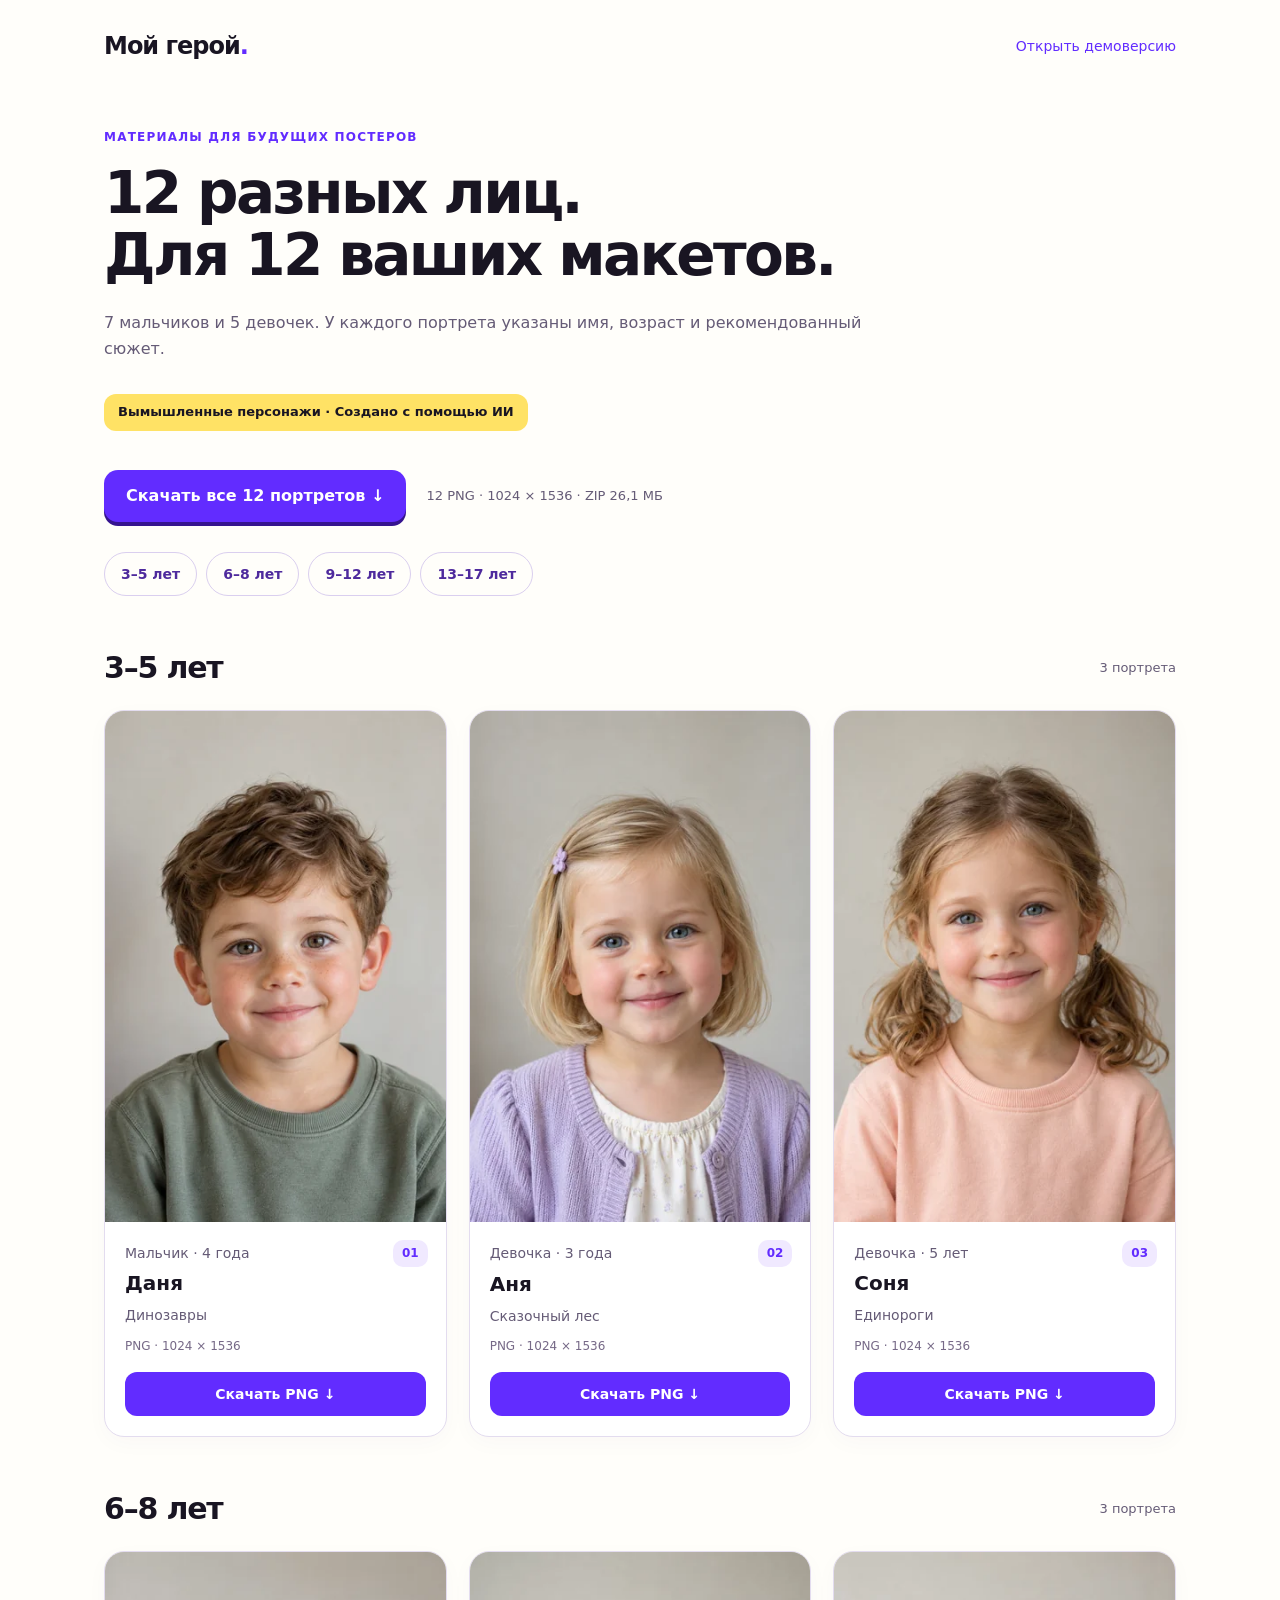
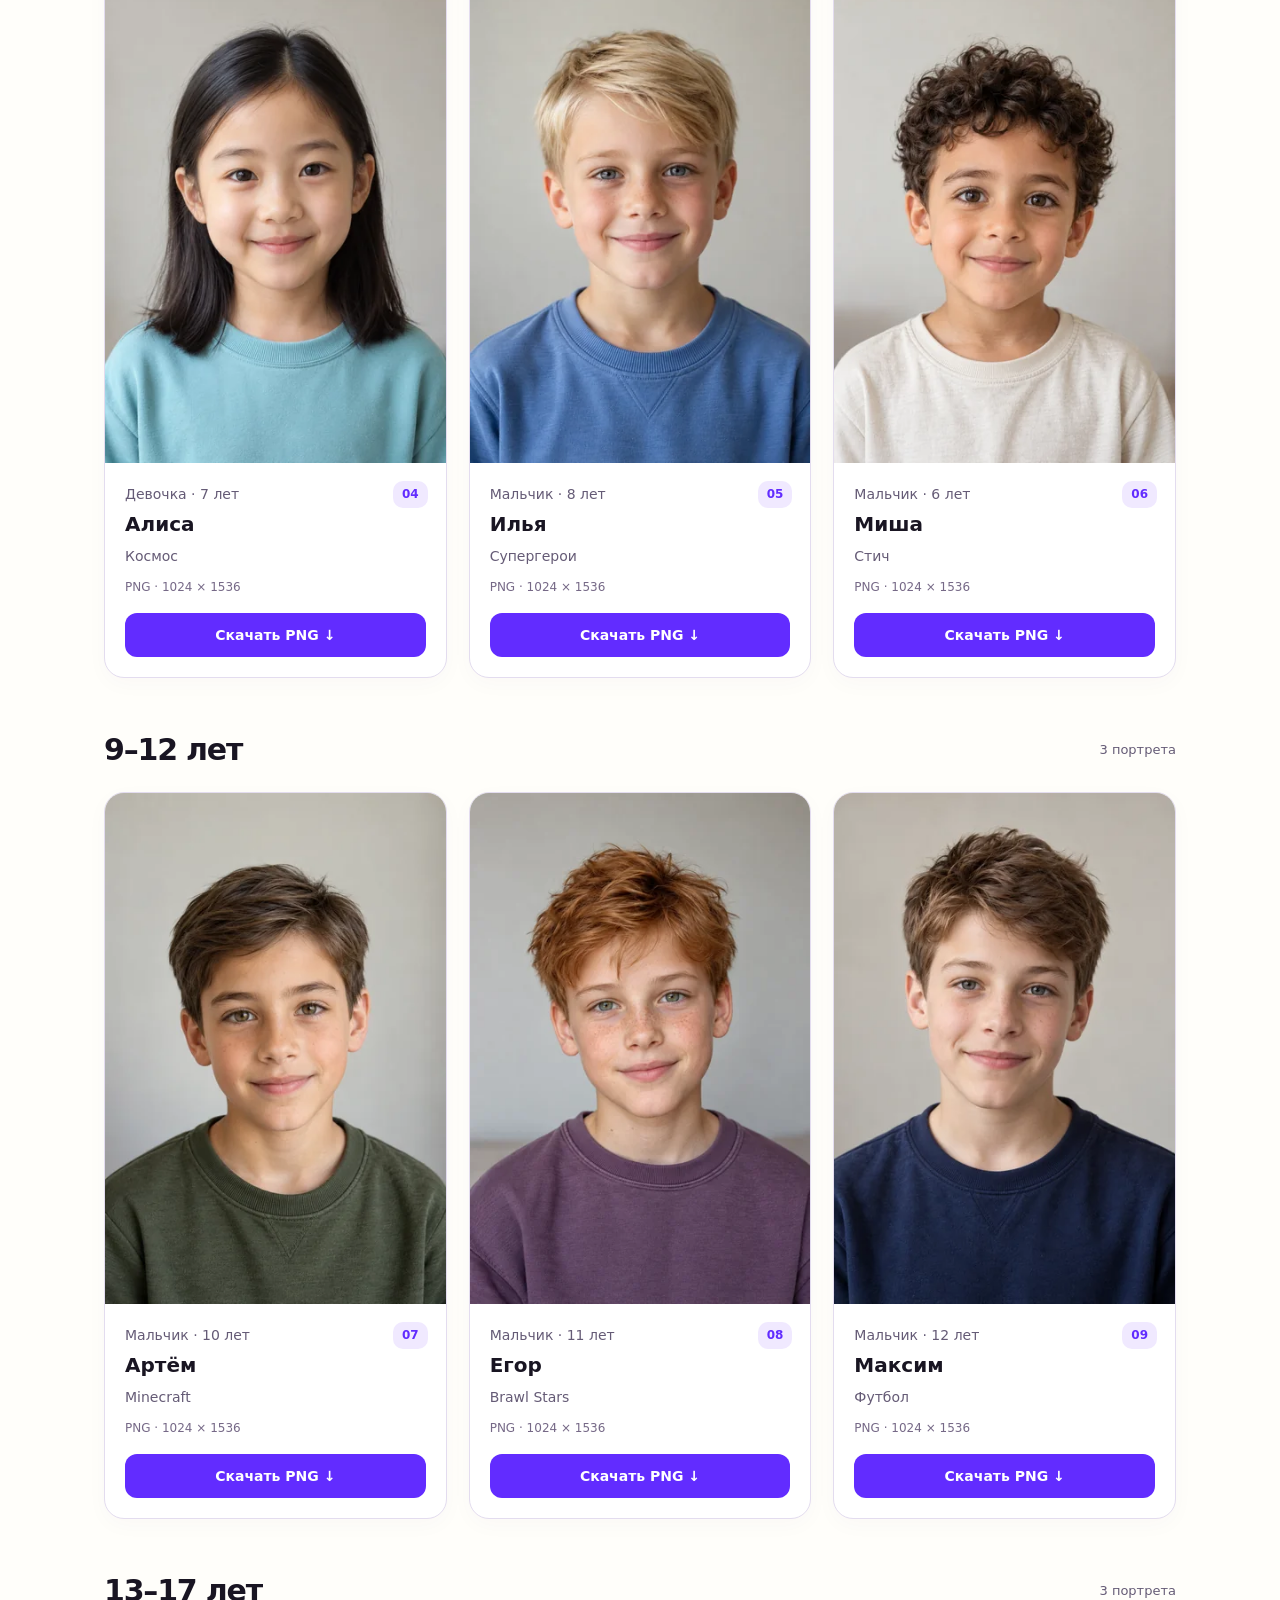
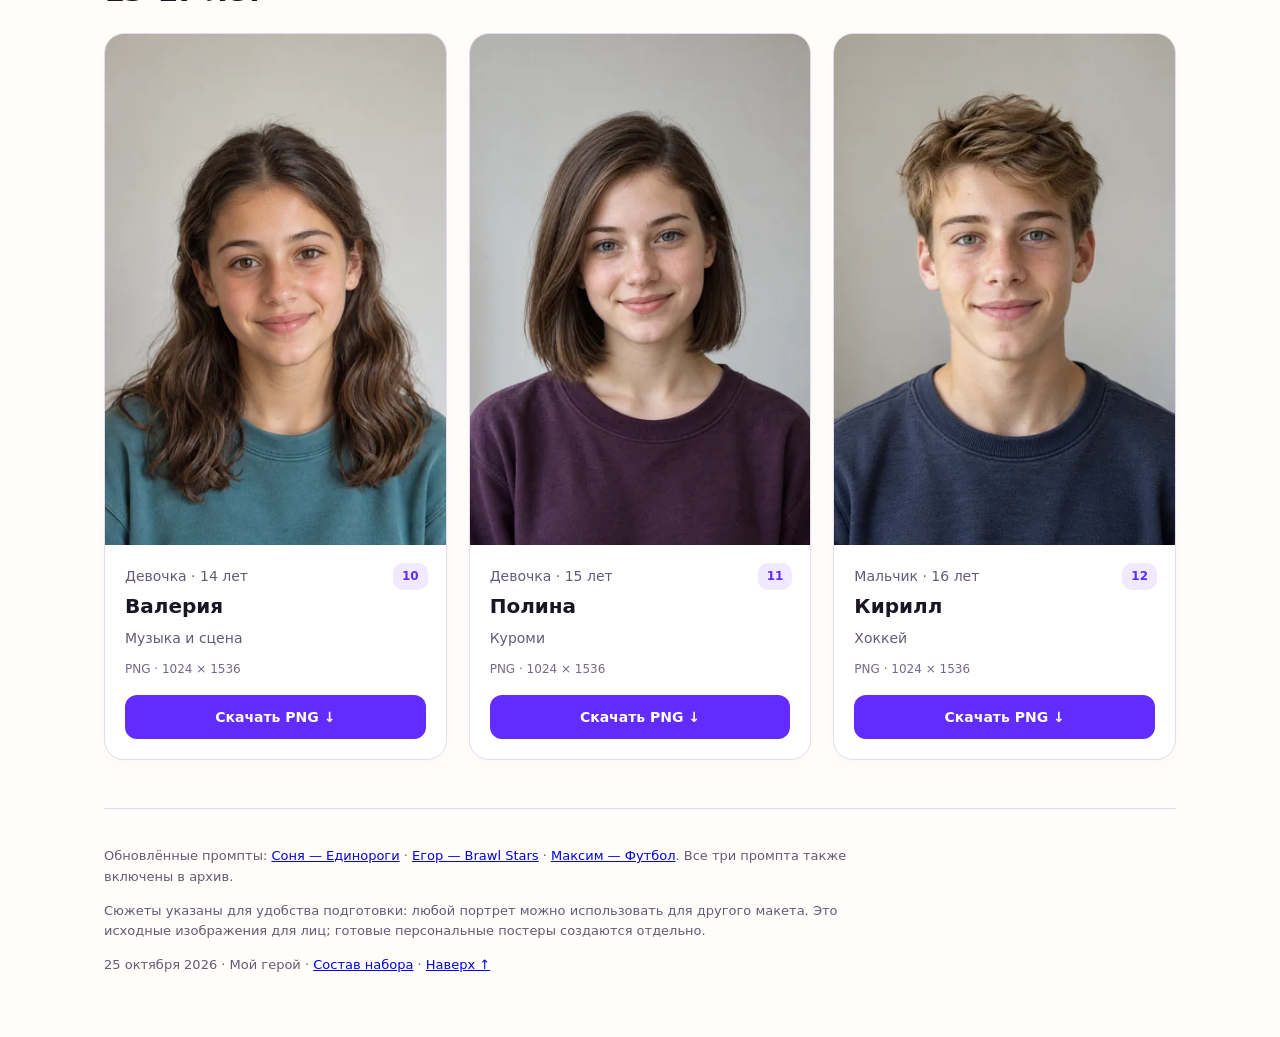
==== commit 11338d1d: "Publish Egor reference and updated Brawl Stars prompt" ====
--- a/models/index.html
+++ b/models/index.html
@@ -2,4 +2,4 @@
 <html lang="ru"><head><meta charset="utf-8"><meta name="viewport" content="width=device-width,initial-scale=1"><meta name="robots" content="noindex,nofollow"><meta name="description" content="12 вымышленных детей: исходные портреты для подготовки персональных постеров. Просмотр и скачивание PNG."><title>12 лиц для макетов — Мой герой</title>
 <style>
 *{box-sizing:border-box}html{scroll-behavior:smooth;scroll-padding-top:24px}body{margin:0;background:#fffefa;color:#191522;font:16px/1.6 system-ui,-apple-system,BlinkMacSystemFont,"Segoe UI",sans-serif}main,header{max-width:1120px;margin:auto;padding:24px}header{display:flex;justify-content:space-between;align-items:center;gap:16px}.brand{font-size:24px;font-weight:850;letter-spacing:-1px;text-decoration:none;color:#191522}.brand span{color:#622cff}.back{min-height:44px;display:inline-flex;align-items:center;color:#622cff;text-decoration:none;font-size:14px}.eyebrow{font-size:12px;font-weight:750;letter-spacing:.1em;color:#622cff}h1{font-size:clamp(34px,6vw,58px);line-height:1.06;letter-spacing:-.045em;max-width:800px;margin:16px 0 24px}h2{font-size:30px;letter-spacing:-.04em;margin:0}h3{font-size:20px;line-height:1.3;margin:6px 0 8px}.intro{max-width:760px;color:#655b76;margin-bottom:20px}.notice{display:inline-block;background:#ffe265;padding:8px 14px;border-radius:12px;font-size:13px;font-weight:700}.primary{display:inline-flex;align-items:center;justify-content:center;min-height:52px;padding:13px 22px;background:#622cff;color:white;border-radius:14px;font-weight:750;text-decoration:none;box-shadow:0 4px 0 #36148f}.archive{display:flex;align-items:center;flex-wrap:wrap;gap:14px 20px;margin:26px 0 30px}.archive small{color:#655b76;font-size:13px}.nav{display:flex;flex-wrap:wrap;gap:9px}.nav a{min-height:44px;display:inline-flex;align-items:center;border:1px solid #dacfef;padding:8px 16px;border-radius:24px;text-decoration:none;color:#4e2a9d;font-size:14px;font-weight:650}.nav a:hover,.nav a:focus-visible{background:#ede4ff}section{margin:48px 0 0;scroll-margin-top:20px}.section-title{display:flex;align-items:center;justify-content:space-between;gap:15px;margin:0 0 18px}.section-title span{font-size:13px;color:#655b76}.grid{display:grid;grid-template-columns:repeat(3,minmax(0,1fr));gap:22px}.card{background:#fff;border:1px solid #e3dcef;border-radius:20px;overflow:hidden;min-width:0;box-shadow:0 6px 22px #3b215d07}.picture{display:block;background:#e9e6e1}.picture img{display:block;width:100%;height:auto;aspect-ratio:2/3;object-fit:contain}.copy{position:relative;padding:20px}.person{font-size:14px;color:#655b76;margin:0}.number{position:absolute;right:18px;top:18px;background:#f0e9ff;color:#622cff;font-size:12px;font-weight:750;padding:4px 9px;border-radius:10px}.theme{font-size:14px;margin:0 0 10px;color:#655b76}.format{font-size:12px;color:#766987;margin:0 0 16px}.download{display:flex;align-items:center;justify-content:center;min-height:44px;padding:10px 12px;border-radius:12px;background:#622cff;color:white;text-decoration:none;font-size:14px;font-weight:700}.download:hover,.primary:hover{background:#4e20dc}a:focus-visible{outline:3px solid #f1ae19;outline-offset:4px}.card:focus-within{outline:3px solid #a383f7;outline-offset:3px}footer{border-top:1px solid #e3dcef;margin-top:48px;padding:24px 0;color:#655b76;font-size:13px}footer p{max-width:800px}@media(max-width:740px){h1{font-size:30px}.nav{gap:7px}.nav a{padding:8px 10px;font-size:13px}.grid{grid-template-columns:repeat(2,minmax(0,1fr));gap:14px}main,header{padding:18px}.copy{padding:14px}.number{position:static;float:right;margin-left:5px}.person{font-size:12px}h3{font-size:16px}.format{font-size:11px}.download{font-size:12px;padding:10px 7px}.section-title h2{font-size:26px}.primary{width:100%}.archive{gap:8px;margin:18px 0 22px}.archive small{display:block;font-size:12px}.intro{font-size:14px}.notice{font-size:12px}section{margin-top:32px}.brand{font-size:22px}.back{font-size:12px}}@media(prefers-reduced-motion:reduce){html{scroll-behavior:auto}}
-</style></head><body><header><a class="brand" href="../">Мой герой<span>.</span></a><a class="back" href="../">Открыть демоверсию</a></header><main id="top"><p class="eyebrow">МАТЕРИАЛЫ ДЛЯ БУДУЩИХ ПОСТЕРОВ</p><h1>12 разных лиц.<br>Для 12 ваших макетов.</h1><p class="intro">6 мальчиков и 6 девочек. У каждого портрета указаны имя, возраст и рекомендованный сюжет.</p><p class="notice">Вымышленные персонажи · Создано с помощью ИИ</p><div class="archive"><a class="primary" href="poster-faces-12.zip?v=portraits-r2-20261025" download>Скачать все 12 портретов ↓</a><small>12 PNG · 1024 × 1536 · ZIP 26,3 МБ</small></div><nav class="nav" aria-label="Возрастные группы"><a href="#group-0">3–5 лет</a><a href="#group-1">6–8 лет</a><a href="#group-2">9–12 лет</a><a href="#group-3">13–17 лет</a></nav><section id="group-0"><div class="section-title"><h2>3–5 лет</h2><span>3 портрета</span></div><div class="grid"><article class="card"><a class="picture" href="originals/01-dinosaurs-boy-4.png?v=516c55e193fe" target="_blank" rel="noopener" aria-label="Открыть портрет: Динозавры, Мальчик · 4 года"><img src="previews/01-dinosaurs-boy-4.webp?v=516c55e193fe" width="384" height="576" loading="lazy" alt="Вымышленный персонаж: Мальчик · 4 года" /></a><div class="copy"><span class="number">01</span><p class="person">Мальчик · 4 года</p><h3>Даня</h3><p class="theme">Динозавры</p><p class="format">PNG · 1024 × 1536</p><a class="download" href="originals/01-dinosaurs-boy-4.png?v=516c55e193fe" download="01-dinosaurs-boy-4.png">Скачать PNG ↓</a></div></article><article class="card"><a class="picture" href="originals/02-forest-girl-3.png?v=85c3364f5025" target="_blank" rel="noopener" aria-label="Открыть портрет: Сказочный лес, Девочка · 3 года"><img src="previews/02-forest-girl-3.webp?v=85c3364f5025" width="384" height="576" loading="lazy" alt="Вымышленный персонаж: Девочка · 3 года" /></a><div class="copy"><span class="number">02</span><p class="person">Девочка · 3 года</p><h3>Аня</h3><p class="theme">Сказочный лес</p><p class="format">PNG · 1024 × 1536</p><a class="download" href="originals/02-forest-girl-3.png?v=85c3364f5025" download="02-forest-girl-3.png">Скачать PNG ↓</a></div></article><article class="card"><a class="picture" href="originals/03-unicorns-girl-5.png?v=11fb67070a36" target="_blank" rel="noopener" aria-label="Открыть портрет: Единороги, Девочка · 5 лет"><img src="previews/03-unicorns-girl-5.webp?v=11fb67070a36" width="384" height="576" loading="lazy" alt="Вымышленный персонаж: Девочка · 5 лет" /></a><div class="copy"><span class="number">03</span><p class="person">Девочка · 5 лет</p><h3>Соня</h3><p class="theme">Единороги</p><p class="format">PNG · 1024 × 1536</p><a class="download" href="originals/03-unicorns-girl-5.png?v=11fb67070a36" download="03-unicorns-girl-5.png">Скачать PNG ↓</a></div></article></div></section><section id="group-1"><div class="section-title"><h2>6–8 лет</h2><span>3 портрета</span></div><div class="grid"><article class="card"><a class="picture" href="originals/04-space-girl-7.png?v=adbf21dfb75a" target="_blank" rel="noopener" aria-label="Открыть портрет: Космос, Девочка · 7 лет"><img src="previews/04-space-girl-7.webp?v=adbf21dfb75a" width="384" height="576" loading="lazy" alt="Вымышленный персонаж: Девочка · 7 лет" /></a><div class="copy"><span class="number">04</span><p class="person">Девочка · 7 лет</p><h3>Алиса</h3><p class="theme">Космос</p><p class="format">PNG · 1024 × 1536</p><a class="download" href="originals/04-space-girl-7.png?v=adbf21dfb75a" download="04-space-girl-7.png">Скачать PNG ↓</a></div></article><article class="card"><a class="picture" href="originals/05-heroes-boy-8.png?v=d4fa90d38026" target="_blank" rel="noopener" aria-label="Открыть портрет: Супергерои, Мальчик · 8 лет"><img src="previews/05-heroes-boy-8.webp?v=d4fa90d38026" width="384" height="576" loading="lazy" alt="Вымышленный персонаж: Мальчик · 8 лет" /></a><div class="copy"><span class="number">05</span><p class="person">Мальчик · 8 лет</p><h3>Илья</h3><p class="theme">Супергерои</p><p class="format">PNG · 1024 × 1536</p><a class="download" href="originals/05-heroes-boy-8.png?v=d4fa90d38026" download="05-heroes-boy-8.png">Скачать PNG ↓</a></div></article><article class="card"><a class="picture" href="originals/06-stitch-boy-6.png?v=4dc21ea90f91" target="_blank" rel="noopener" aria-label="Открыть портрет: Стич, Мальчик · 6 лет"><img src="previews/06-stitch-boy-6.webp?v=4dc21ea90f91" width="384" height="576" loading="lazy" alt="Вымышленный персонаж: Мальчик · 6 лет" /></a><div class="copy"><span class="number">06</span><p class="person">Мальчик · 6 лет</p><h3>Миша</h3><p class="theme">Стич</p><p class="format">PNG · 1024 × 1536</p><a class="download" href="originals/06-stitch-boy-6.png?v=4dc21ea90f91" download="06-stitch-boy-6.png">Скачать PNG ↓</a></div></article></div></section><section id="group-2"><div class="section-title"><h2>9–12 лет</h2><span>3 портрета</span></div><div class="grid"><article class="card"><a class="picture" href="originals/07-minecraft-boy-10.png?v=145613d4cd14" target="_blank" rel="noopener" aria-label="Открыть портрет: Minecraft, Мальчик · 10 лет"><img src="previews/07-minecraft-boy-10.webp?v=145613d4cd14" width="384" height="576" loading="lazy" alt="Вымышленный персонаж: Мальчик · 10 лет" /></a><div class="copy"><span class="number">07</span><p class="person">Мальчик · 10 лет</p><h3>Артём</h3><p class="theme">Minecraft</p><p class="format">PNG · 1024 × 1536</p><a class="download" href="originals/07-minecraft-boy-10.png?v=145613d4cd14" download="07-minecraft-boy-10.png">Скачать PNG ↓</a></div></article><article class="card"><a class="picture" href="originals/08-brawlstars-girl-11.png?v=f63234bb400c" target="_blank" rel="noopener" aria-label="Открыть портрет: Brawl Stars, Девочка · 11 лет"><img src="previews/08-brawlstars-girl-11.webp?v=f63234bb400c" width="384" height="576" loading="lazy" alt="Вымышленный персонаж: Девочка · 11 лет" /></a><div class="copy"><span class="number">08</span><p class="person">Девочка · 11 лет</p><h3>Варя</h3><p class="theme">Brawl Stars</p><p class="format">PNG · 1024 × 1536</p><a class="download" href="originals/08-brawlstars-girl-11.png?v=f63234bb400c" download="08-brawlstars-girl-11.png">Скачать PNG ↓</a></div></article><article class="card"><a class="picture" href="originals/09-football-boy-12.png?v=484b4b23702c" target="_blank" rel="noopener" aria-label="Открыть портрет: Футбол, Мальчик · 12 лет"><img src="previews/09-football-boy-12.webp?v=484b4b23702c" width="384" height="576" loading="lazy" alt="Вымышленный персонаж: Мальчик · 12 лет" /></a><div class="copy"><span class="number">09</span><p class="person">Мальчик · 12 лет</p><h3>Максим</h3><p class="theme">Футбол</p><p class="format">PNG · 1024 × 1536</p><a class="download" href="originals/09-football-boy-12.png?v=484b4b23702c" download="09-football-boy-12.png">Скачать PNG ↓</a></div></article></div></section><section id="group-3"><div class="section-title"><h2>13–17 лет</h2><span>3 портрета</span></div><div class="grid"><article class="card"><a class="picture" href="originals/10-music-girl-14.png?v=7c3f14201970" target="_blank" rel="noopener" aria-label="Открыть портрет: Музыка и сцена, Девочка · 14 лет"><img src="previews/10-music-girl-14.webp?v=7c3f14201970" width="384" height="576" loading="lazy" alt="Вымышленный персонаж: Девочка · 14 лет" /></a><div class="copy"><span class="number">10</span><p class="person">Девочка · 14 лет</p><h3>Валерия</h3><p class="theme">Музыка и сцена</p><p class="format">PNG · 1024 × 1536</p><a class="download" href="originals/10-music-girl-14.png?v=7c3f14201970" download="10-music-girl-14.png">Скачать PNG ↓</a></div></article><article class="card"><a class="picture" href="originals/11-kuromi-girl-15.png?v=64a2da20992d" target="_blank" rel="noopener" aria-label="Открыть портрет: Куроми, Девочка · 15 лет"><img src="previews/11-kuromi-girl-15.webp?v=64a2da20992d" width="384" height="576" loading="lazy" alt="Вымышленный персонаж: Девочка · 15 лет" /></a><div class="copy"><span class="number">11</span><p class="person">Девочка · 15 лет</p><h3>Полина</h3><p class="theme">Куроми</p><p class="format">PNG · 1024 × 1536</p><a class="download" href="originals/11-kuromi-girl-15.png?v=64a2da20992d" download="11-kuromi-girl-15.png">Скачать PNG ↓</a></div></article><article class="card"><a class="picture" href="originals/12-hockey-boy-16.png?v=886ec87392d5" target="_blank" rel="noopener" aria-label="Открыть портрет: Хоккей, Мальчик · 16 лет"><img src="previews/12-hockey-boy-16.webp?v=886ec87392d5" width="384" height="576" loading="lazy" alt="Вымышленный персонаж: Мальчик · 16 лет" /></a><div class="copy"><span class="number">12</span><p class="person">Мальчик · 16 лет</p><h3>Кирилл</h3><p class="theme">Хоккей</p><p class="format">PNG · 1024 × 1536</p><a class="download" href="originals/12-hockey-boy-16.png?v=886ec87392d5" download="12-hockey-boy-16.png">Скачать PNG ↓</a></div></article></div></section><footer><p>Обновлённые промпты: <a href="prompts/03-sonya-unicorns.txt">Соня — Единороги</a> · <a href="prompts/09-maxim-football.txt">Максим — Футбол</a>. Оба промпта также включены в архив.</p><p>Сюжеты указаны для удобства подготовки: любой портрет можно использовать для другого макета. Это исходные изображения для лиц; готовые персональные постеры создаются отдельно.</p><p>25 октября 2026 · Мой герой · <a href="manifest.json">Состав набора</a> · <a href="#top">Наверх ↑</a></p></footer></main></body></html>+</style></head><body><header><a class="brand" href="../">Мой герой<span>.</span></a><a class="back" href="../">Открыть демоверсию</a></header><main id="top"><p class="eyebrow">МАТЕРИАЛЫ ДЛЯ БУДУЩИХ ПОСТЕРОВ</p><h1>12 разных лиц.<br>Для 12 ваших макетов.</h1><p class="intro">7 мальчиков и 5 девочек. У каждого портрета указаны имя, возраст и рекомендованный сюжет.</p><p class="notice">Вымышленные персонажи · Создано с помощью ИИ</p><div class="archive"><a class="primary" href="poster-faces-12.zip?v=portraits-r3-20261025" download>Скачать все 12 портретов ↓</a><small>12 PNG · 1024 × 1536 · ZIP 26,1 МБ</small></div><nav class="nav" aria-label="Возрастные группы"><a href="#group-0">3–5 лет</a><a href="#group-1">6–8 лет</a><a href="#group-2">9–12 лет</a><a href="#group-3">13–17 лет</a></nav><section id="group-0"><div class="section-title"><h2>3–5 лет</h2><span>3 портрета</span></div><div class="grid"><article class="card"><a class="picture" href="originals/01-dinosaurs-boy-4.png?v=516c55e193fe" target="_blank" rel="noopener" aria-label="Открыть портрет: Динозавры, Мальчик · 4 года"><img src="previews/01-dinosaurs-boy-4.webp?v=516c55e193fe" width="384" height="576" loading="lazy" alt="Вымышленный персонаж: Мальчик · 4 года" /></a><div class="copy"><span class="number">01</span><p class="person">Мальчик · 4 года</p><h3>Даня</h3><p class="theme">Динозавры</p><p class="format">PNG · 1024 × 1536</p><a class="download" href="originals/01-dinosaurs-boy-4.png?v=516c55e193fe" download="01-dinosaurs-boy-4.png">Скачать PNG ↓</a></div></article><article class="card"><a class="picture" href="originals/02-forest-girl-3.png?v=85c3364f5025" target="_blank" rel="noopener" aria-label="Открыть портрет: Сказочный лес, Девочка · 3 года"><img src="previews/02-forest-girl-3.webp?v=85c3364f5025" width="384" height="576" loading="lazy" alt="Вымышленный персонаж: Девочка · 3 года" /></a><div class="copy"><span class="number">02</span><p class="person">Девочка · 3 года</p><h3>Аня</h3><p class="theme">Сказочный лес</p><p class="format">PNG · 1024 × 1536</p><a class="download" href="originals/02-forest-girl-3.png?v=85c3364f5025" download="02-forest-girl-3.png">Скачать PNG ↓</a></div></article><article class="card"><a class="picture" href="originals/03-unicorns-girl-5.png?v=11fb67070a36" target="_blank" rel="noopener" aria-label="Открыть портрет: Единороги, Девочка · 5 лет"><img src="previews/03-unicorns-girl-5.webp?v=11fb67070a36" width="384" height="576" loading="lazy" alt="Вымышленный персонаж: Девочка · 5 лет" /></a><div class="copy"><span class="number">03</span><p class="person">Девочка · 5 лет</p><h3>Соня</h3><p class="theme">Единороги</p><p class="format">PNG · 1024 × 1536</p><a class="download" href="originals/03-unicorns-girl-5.png?v=11fb67070a36" download="03-unicorns-girl-5.png">Скачать PNG ↓</a></div></article></div></section><section id="group-1"><div class="section-title"><h2>6–8 лет</h2><span>3 портрета</span></div><div class="grid"><article class="card"><a class="picture" href="originals/04-space-girl-7.png?v=adbf21dfb75a" target="_blank" rel="noopener" aria-label="Открыть портрет: Космос, Девочка · 7 лет"><img src="previews/04-space-girl-7.webp?v=adbf21dfb75a" width="384" height="576" loading="lazy" alt="Вымышленный персонаж: Девочка · 7 лет" /></a><div class="copy"><span class="number">04</span><p class="person">Девочка · 7 лет</p><h3>Алиса</h3><p class="theme">Космос</p><p class="format">PNG · 1024 × 1536</p><a class="download" href="originals/04-space-girl-7.png?v=adbf21dfb75a" download="04-space-girl-7.png">Скачать PNG ↓</a></div></article><article class="card"><a class="picture" href="originals/05-heroes-boy-8.png?v=d4fa90d38026" target="_blank" rel="noopener" aria-label="Открыть портрет: Супергерои, Мальчик · 8 лет"><img src="previews/05-heroes-boy-8.webp?v=d4fa90d38026" width="384" height="576" loading="lazy" alt="Вымышленный персонаж: Мальчик · 8 лет" /></a><div class="copy"><span class="number">05</span><p class="person">Мальчик · 8 лет</p><h3>Илья</h3><p class="theme">Супергерои</p><p class="format">PNG · 1024 × 1536</p><a class="download" href="originals/05-heroes-boy-8.png?v=d4fa90d38026" download="05-heroes-boy-8.png">Скачать PNG ↓</a></div></article><article class="card"><a class="picture" href="originals/06-stitch-boy-6.png?v=4dc21ea90f91" target="_blank" rel="noopener" aria-label="Открыть портрет: Стич, Мальчик · 6 лет"><img src="previews/06-stitch-boy-6.webp?v=4dc21ea90f91" width="384" height="576" loading="lazy" alt="Вымышленный персонаж: Мальчик · 6 лет" /></a><div class="copy"><span class="number">06</span><p class="person">Мальчик · 6 лет</p><h3>Миша</h3><p class="theme">Стич</p><p class="format">PNG · 1024 × 1536</p><a class="download" href="originals/06-stitch-boy-6.png?v=4dc21ea90f91" download="06-stitch-boy-6.png">Скачать PNG ↓</a></div></article></div></section><section id="group-2"><div class="section-title"><h2>9–12 лет</h2><span>3 портрета</span></div><div class="grid"><article class="card"><a class="picture" href="originals/07-minecraft-boy-10.png?v=145613d4cd14" target="_blank" rel="noopener" aria-label="Открыть портрет: Minecraft, Мальчик · 10 лет"><img src="previews/07-minecraft-boy-10.webp?v=145613d4cd14" width="384" height="576" loading="lazy" alt="Вымышленный персонаж: Мальчик · 10 лет" /></a><div class="copy"><span class="number">07</span><p class="person">Мальчик · 10 лет</p><h3>Артём</h3><p class="theme">Minecraft</p><p class="format">PNG · 1024 × 1536</p><a class="download" href="originals/07-minecraft-boy-10.png?v=145613d4cd14" download="07-minecraft-boy-10.png">Скачать PNG ↓</a></div></article><article class="card"><a class="picture" href="originals/08-brawlstars-boy-11.png?v=54f731b2d75b" target="_blank" rel="noopener" aria-label="Открыть портрет: Brawl Stars, Мальчик · 11 лет"><img src="previews/08-brawlstars-boy-11.webp?v=54f731b2d75b" width="384" height="576" loading="lazy" alt="Вымышленный персонаж: Мальчик · 11 лет" /></a><div class="copy"><span class="number">08</span><p class="person">Мальчик · 11 лет</p><h3>Егор</h3><p class="theme">Brawl Stars</p><p class="format">PNG · 1024 × 1536</p><a class="download" href="originals/08-brawlstars-boy-11.png?v=54f731b2d75b" download="08-brawlstars-boy-11.png">Скачать PNG ↓</a></div></article><article class="card"><a class="picture" href="originals/09-football-boy-12.png?v=484b4b23702c" target="_blank" rel="noopener" aria-label="Открыть портрет: Футбол, Мальчик · 12 лет"><img src="previews/09-football-boy-12.webp?v=484b4b23702c" width="384" height="576" loading="lazy" alt="Вымышленный персонаж: Мальчик · 12 лет" /></a><div class="copy"><span class="number">09</span><p class="person">Мальчик · 12 лет</p><h3>Максим</h3><p class="theme">Футбол</p><p class="format">PNG · 1024 × 1536</p><a class="download" href="originals/09-football-boy-12.png?v=484b4b23702c" download="09-football-boy-12.png">Скачать PNG ↓</a></div></article></div></section><section id="group-3"><div class="section-title"><h2>13–17 лет</h2><span>3 портрета</span></div><div class="grid"><article class="card"><a class="picture" href="originals/10-music-girl-14.png?v=7c3f14201970" target="_blank" rel="noopener" aria-label="Открыть портрет: Музыка и сцена, Девочка · 14 лет"><img src="previews/10-music-girl-14.webp?v=7c3f14201970" width="384" height="576" loading="lazy" alt="Вымышленный персонаж: Девочка · 14 лет" /></a><div class="copy"><span class="number">10</span><p class="person">Девочка · 14 лет</p><h3>Валерия</h3><p class="theme">Музыка и сцена</p><p class="format">PNG · 1024 × 1536</p><a class="download" href="originals/10-music-girl-14.png?v=7c3f14201970" download="10-music-girl-14.png">Скачать PNG ↓</a></div></article><article class="card"><a class="picture" href="originals/11-kuromi-girl-15.png?v=64a2da20992d" target="_blank" rel="noopener" aria-label="Открыть портрет: Куроми, Девочка · 15 лет"><img src="previews/11-kuromi-girl-15.webp?v=64a2da20992d" width="384" height="576" loading="lazy" alt="Вымышленный персонаж: Девочка · 15 лет" /></a><div class="copy"><span class="number">11</span><p class="person">Девочка · 15 лет</p><h3>Полина</h3><p class="theme">Куроми</p><p class="format">PNG · 1024 × 1536</p><a class="download" href="originals/11-kuromi-girl-15.png?v=64a2da20992d" download="11-kuromi-girl-15.png">Скачать PNG ↓</a></div></article><article class="card"><a class="picture" href="originals/12-hockey-boy-16.png?v=886ec87392d5" target="_blank" rel="noopener" aria-label="Открыть портрет: Хоккей, Мальчик · 16 лет"><img src="previews/12-hockey-boy-16.webp?v=886ec87392d5" width="384" height="576" loading="lazy" alt="Вымышленный персонаж: Мальчик · 16 лет" /></a><div class="copy"><span class="number">12</span><p class="person">Мальчик · 16 лет</p><h3>Кирилл</h3><p class="theme">Хоккей</p><p class="format">PNG · 1024 × 1536</p><a class="download" href="originals/12-hockey-boy-16.png?v=886ec87392d5" download="12-hockey-boy-16.png">Скачать PNG ↓</a></div></article></div></section><footer><p>Обновлённые промпты: <a href="prompts/03-sonya-unicorns.txt">Соня — Единороги</a> · <a href="prompts/08-egor-brawlstars.txt">Егор — Brawl Stars</a> · <a href="prompts/09-maxim-football.txt">Максим — Футбол</a>. Все три промпта также включены в архив.</p><p>Сюжеты указаны для удобства подготовки: любой портрет можно использовать для другого макета. Это исходные изображения для лиц; готовые персональные постеры создаются отдельно.</p><p>25 октября 2026 · Мой герой · <a href="manifest.json">Состав набора</a> · <a href="#top">Наверх ↑</a></p></footer></main></body></html>
